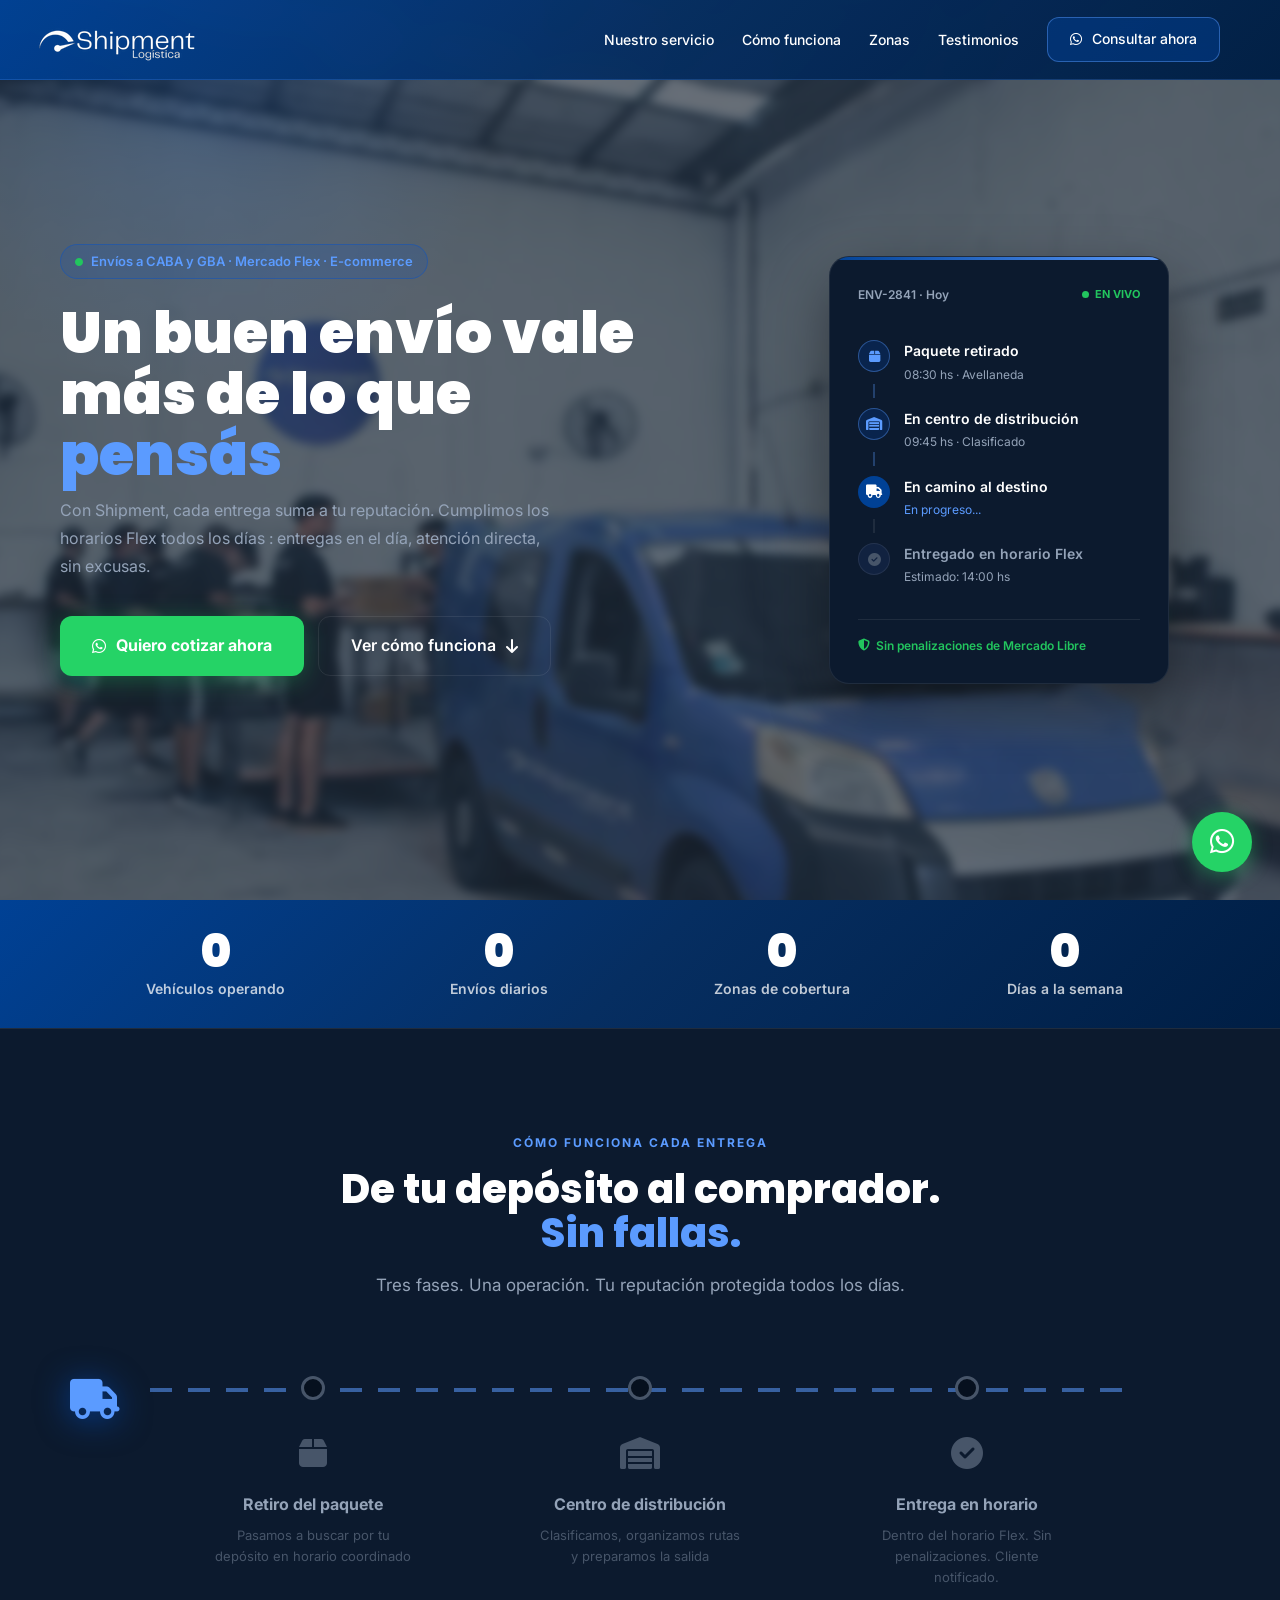
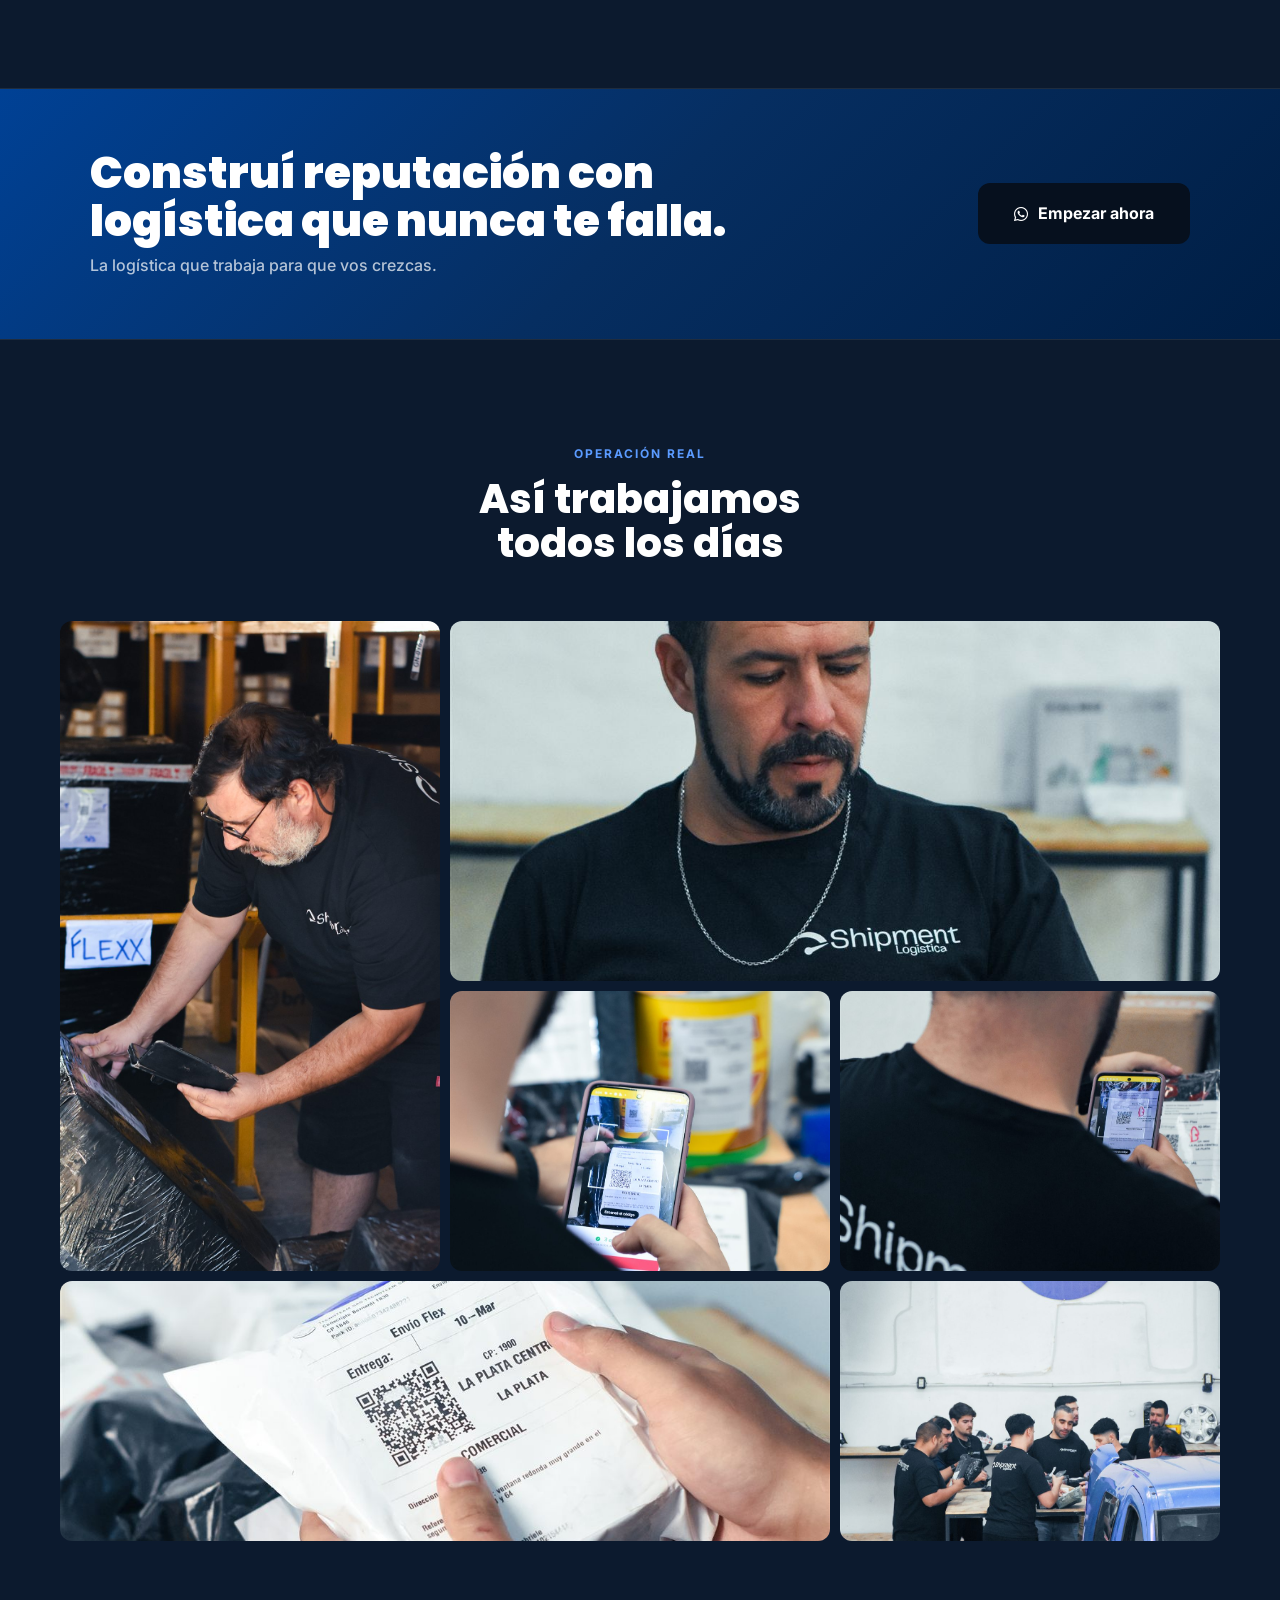
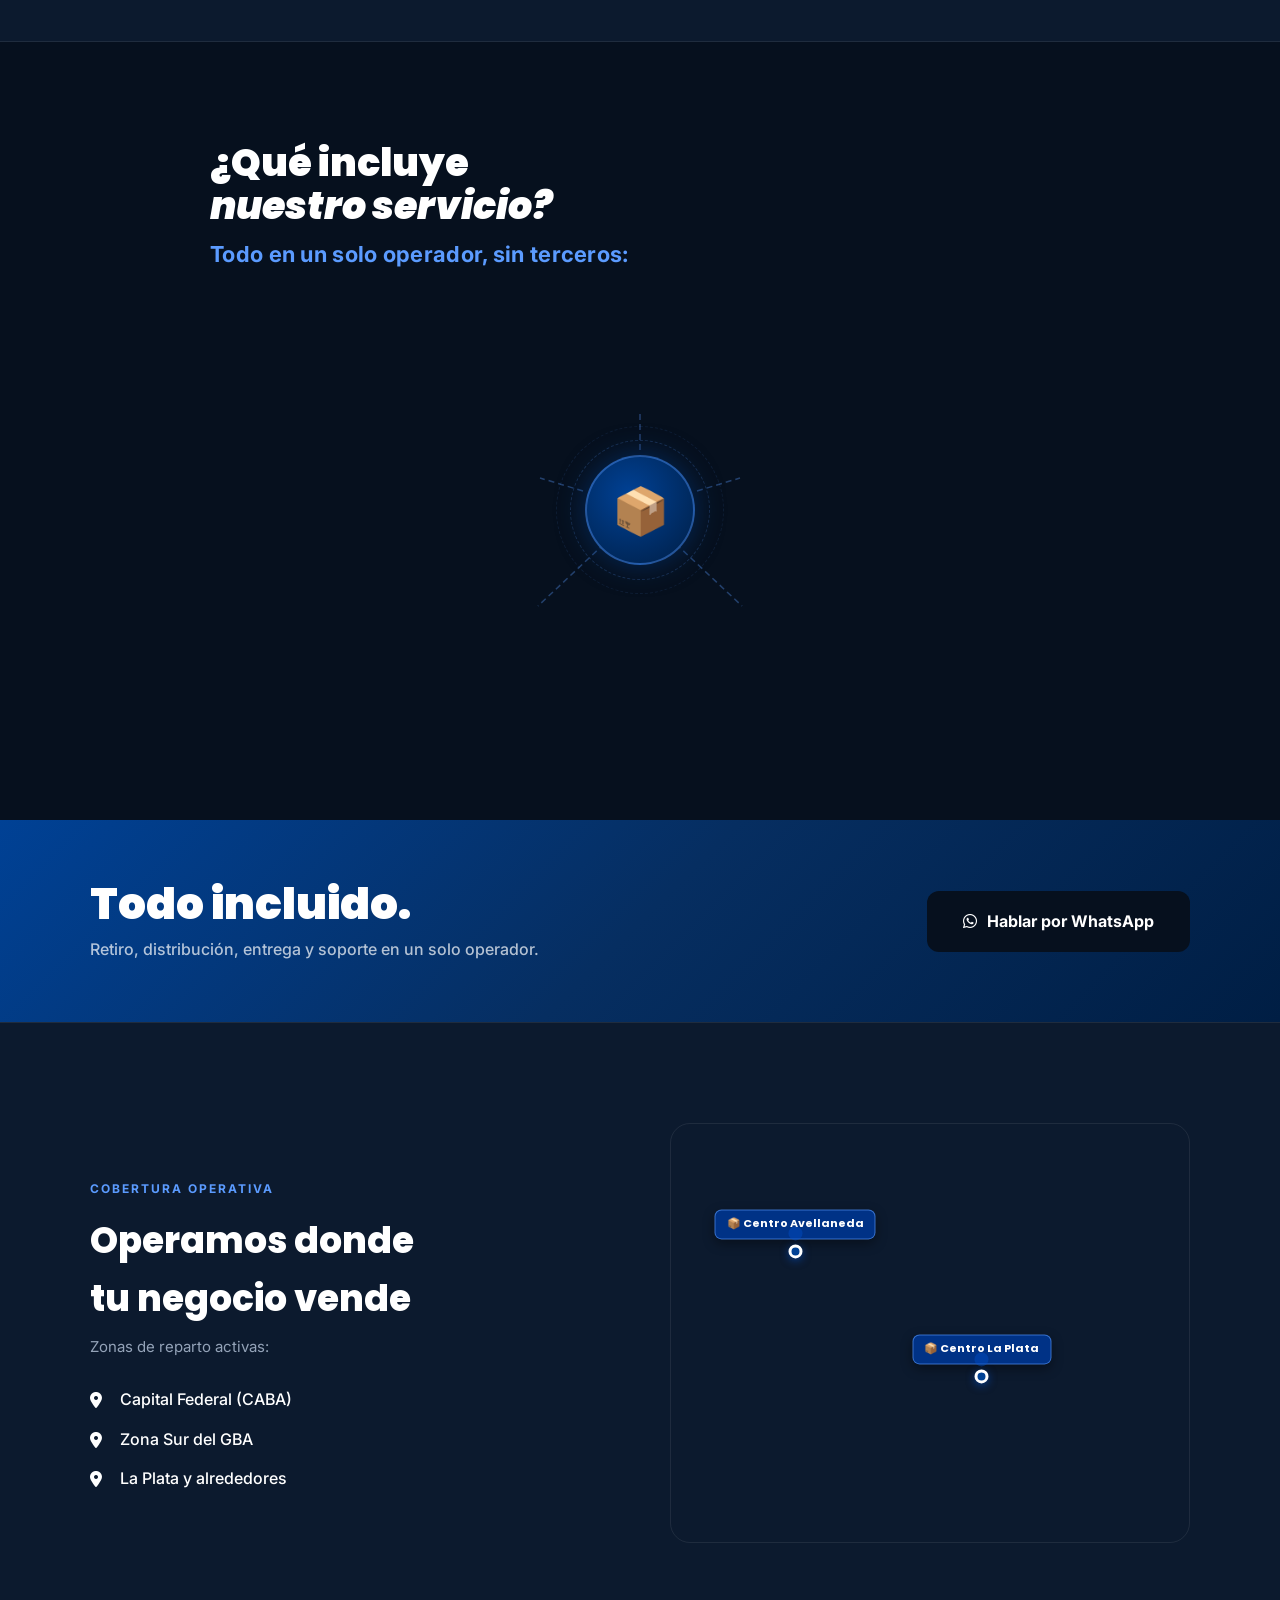
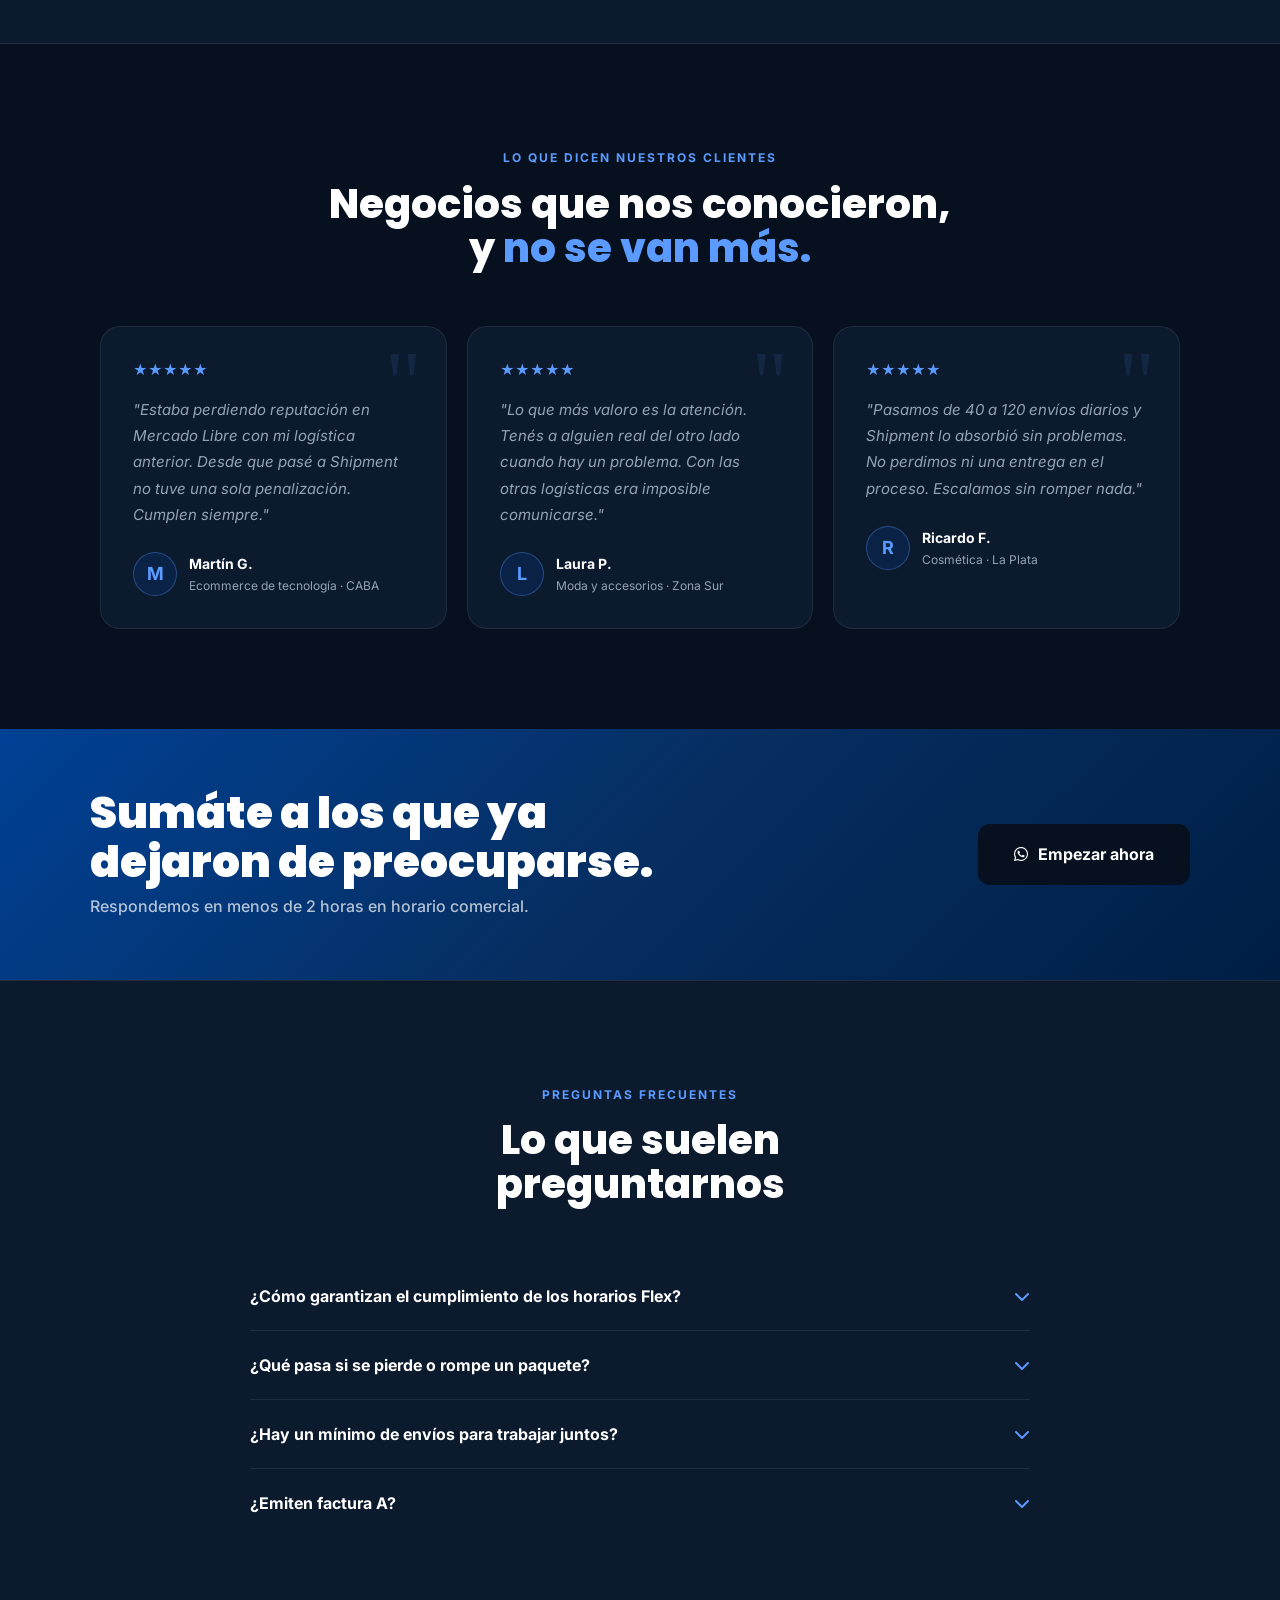
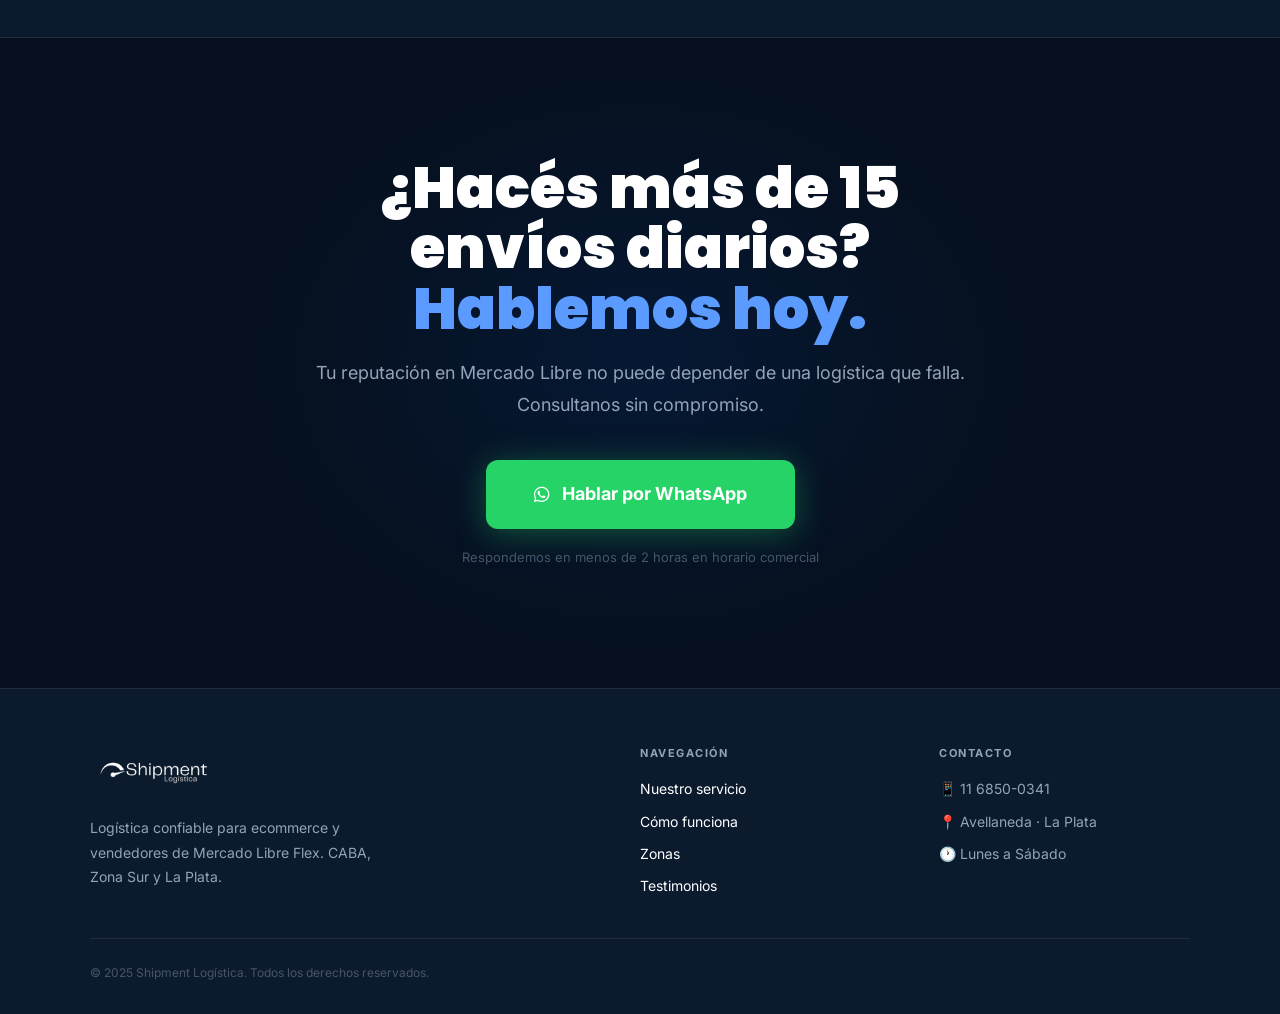
==== shipment-deploy/index.html @ 276cbd2b "Add files via upload" ====
﻿<!DOCTYPE html>
<html lang="es">
<head>
    <meta charset="UTF-8">
    <meta name="viewport" content="width=device-width, initial-scale=1.0">
    <title>Shipment Logística : Logística para Mercado Libre Flex y Ecommerce</title>
    <link rel="icon" type="image/png" href="assets/logo.png">
    <link rel="apple-touch-icon" href="assets/logo.png">
    <meta name="description" content="Logística confiable para vendedores de Mercado Libre Flex y ecommerce. Entregas en CABA, Zona Sur y La Plata. Sin penalizaciones.">
    <meta property="og:title" content="Shipment Logística">
    <meta property="og:description" content="Logística confiable para Mercado Libre Flex y ecommerce. CABA, Zona Sur y La Plata.">
    <meta property="og:type" content="website">
    <script type="application/ld+json">
    {
      "@context": "https://schema.org",
      "@type": "Organization",
      "name": "Shipment Logística",
      "description": "Logística confiable para vendedores de Mercado Libre Flex y ecommerce",
      "areaServed": ["Buenos Aires", "CABA", "Zona Sur GBA", "La Plata"],
      "contactPoint": { "@type": "ContactPoint", "telephone": "+54-11-6850-0341", "contactType": "customer service" }
    }
    </script>
    <meta name="description" content="Logística confiable para vendedores de Mercado Libre Flex y ecommerce. Cumplimos horarios, trabajamos sábados, +50 vehículos. CABA, Zona Sur y La Plata.">

    <link rel="preconnect" href="https://fonts.googleapis.com">
    <link rel="preconnect" href="https://fonts.gstatic.com" crossorigin>
    <link href="https://fonts.googleapis.com/css2?family=Inter:wght@300;400;500;600;700&family=Poppins:wght@600;700;800;900&display=swap" rel="stylesheet">
    <link rel="stylesheet" href="https://cdnjs.cloudflare.com/ajax/libs/font-awesome/6.5.0/css/all.min.css">
    <link rel="stylesheet" href="css/style.css">
</head>
<body>

    <!-- NAVBAR -->
    <nav class="navbar">
        <a href="#" class="navbar__logo">
            <img src="assets/logo.png" alt="Shipment Logística"
                 onerror="this.style.display='none'; document.getElementById('logo-text').style.display='block'">
            <span id="logo-text" class="navbar__logo-fallback" style="display:none">Shipment<span>LOGÍSTICA</span></span>
        </a>
        <ul class="navbar__links">
            <li><a href="#no-envios">Nuestro servicio</a></li>
            <li><a href="#ruta">Cómo funciona</a></li>
            <li><a href="#zonas">Zonas</a></li>
            <li><a href="#testimonios">Testimonios</a></li>
            <li>
                <a href="https://wa.me/5491168500341?text=Hola%2C%20quiero%20consultar%20por%20log%C3%ADstica%20para%20mi%20negocio"
                   class="btn-nav-cta" target="_blank" rel="noopener">
                    <i class="fab fa-whatsapp"></i> Consultar ahora
                </a>
            </li>
        </ul>
        <button class="hamburger" onclick="toggleMenu()" aria-label="Menú">
            <span></span><span></span><span></span>
        </button>
    </nav>

    <!-- MOBILE MENU -->
    <div class="mobile-menu-overlay" id="menu-overlay" onclick="closeMenu()"></div>
    <div class="mobile-menu" id="mobile-menu">
        <a href="#no-envios" onclick="closeMenu()">Nuestro servicio</a>
        <a href="#ruta"        onclick="closeMenu()">Cómo funciona</a>
        <a href="#zonas"       onclick="closeMenu()">Zonas</a>
        <a href="#testimonios" onclick="closeMenu()">Testimonios</a>
        <a href="https://wa.me/5491168500341?text=Hola%2C%20quiero%20consultar%20por%20log%C3%ADstica%20para%20mi%20negocio"
           class="btn-wa-sm" target="_blank" rel="noopener" onclick="closeMenu()">
            <i class="fab fa-whatsapp"></i> Consultar por WhatsApp
        </a>
    </div>

    <!-- HERO -->
    <section class="hero">
        <div class="hero__content">
            <div class="hero__badge">
                <i class="fas fa-circle"></i>
                Envíos a CABA y GBA · Mercado Flex · E-commerce
            </div>

            <h1>Un buen envío vale<br>más de lo que <em>pensás</em></h1>

            <p class="hero__sub">
                Con Shipment, cada entrega suma a tu reputación. Cumplimos los horarios Flex
                todos los días : entregas en el día, atención directa, sin excusas.
            </p>

            <div class="hero__ctas">
                <a href="https://wa.me/5491168500341?text=Hola%2C%20quiero%20consultar%20por%20log%C3%ADstica%20para%20mi%20negocio"
                   class="btn-wa-lg" target="_blank" rel="noopener">
                    <i class="fab fa-whatsapp"></i> Quiero cotizar ahora
                </a>
                <a href="#ruta" class="btn-ghost">
                    Ver cómo funciona <i class="fas fa-arrow-down"></i>
                </a>
            </div>


        </div>

        <!-- Tracking card (desktop) -->
        <div class="hero__visual">
            <div class="track-card">
                <div class="track-card__header">
                    <span class="track-card__id">ENV-2841 · Hoy</span>
                    <span class="track-card__live">
                        <span class="live-dot"></span> EN VIVO
                    </span>
                </div>

                <div class="track-step done">
                    <div class="track-step__dot"><i class="fas fa-box"></i></div>
                    <div>
                        <div class="track-step__label">Paquete retirado</div>
                        <div class="track-step__time">08:30 hs · Avellaneda</div>
                    </div>
                </div>
                <div class="track-step done">
                    <div class="track-step__dot"><i class="fas fa-warehouse"></i></div>
                    <div>
                        <div class="track-step__label">En centro de distribución</div>
                        <div class="track-step__time">09:45 hs · Clasificado</div>
                    </div>
                </div>
                <div class="track-step active">
                    <div class="track-step__dot"><i class="fas fa-truck"></i></div>
                    <div>
                        <div class="track-step__label">En camino al destino</div>
                        <div class="track-step__time">En progreso...</div>
                    </div>
                </div>
                <div class="track-step pending">
                    <div class="track-step__dot"><i class="fas fa-check-circle"></i></div>
                    <div>
                        <div class="track-step__label">Entregado en horario Flex</div>
                        <div class="track-step__time">Estimado: 14:00 hs</div>
                    </div>
                </div>

                <div class="track-card__footer">
                    <i class="fas fa-shield-alt"></i>
                    Sin penalizaciones de Mercado Libre
                </div>
            </div>
        </div>
    </section>

    <!-- STATS BAR -->
    <div class="stats-bar">
        <div class="stats-bar__grid">
            <div class="stat">
                <div class="stat__num" data-target="50">0</div>
                <div class="stat__label">Vehículos operando</div>
            </div>
            <div class="stat">
                <div class="stat__num" data-target="1000">0</div>
                <div class="stat__label">Envíos diarios</div>
            </div>
            <div class="stat">
                <div class="stat__num" data-target="3">0</div>
                <div class="stat__label">Zonas de cobertura</div>
            </div>
            <div class="stat">
                <div class="stat__num" data-target="6">0</div>
                <div class="stat__label">Días a la semana</div>
            </div>
        </div>
    </div>


        <!-- JOURNEY SECTION (truck animation) -->
    <section class="journey" id="ruta">
        <div class="journey__inner">
            <div class="section-header">
                <span class="section-label">Cómo funciona cada entrega</span>
                <h2 class="section-title">De tu depósito al comprador.<br><em>Sin fallas.</em></h2>
                <p class="section-sub">Tres fases. Una operación. Tu reputación protegida todos los días.</p>
            </div>

            <div class="journey__track-wrap">
                <!-- Road line -->
                <div class="journey__road"></div>

                <!-- Truck -->
                <div class="journey__truck" id="journey-truck">
                    <i class="fas fa-truck"></i>
                </div>

                <!-- Stops -->
                <div class="journey__stops">
                    <div class="jstop" data-delay="0">
                        <div class="jstop__dot"></div>
                        <div class="jstop__content">
                            <div class="jstop__icon"><i class="fas fa-box"></i></div>
                            <div class="jstop__title">Retiro del paquete</div>
                            <div class="jstop__desc">Pasamos a buscar por tu depósito en horario coordinado</div>
                        </div>
                    </div>
                    <div class="jstop" data-delay="1">
                        <div class="jstop__dot"></div>
                        <div class="jstop__content">
                            <div class="jstop__icon"><i class="fas fa-warehouse"></i></div>
                            <div class="jstop__title">Centro de distribución</div>
                            <div class="jstop__desc">Clasificamos, organizamos rutas y preparamos la salida</div>
                        </div>
                    </div>
                    <div class="jstop" data-delay="2">
                        <div class="jstop__dot"></div>
                        <div class="jstop__content">
                            <div class="jstop__icon"><i class="fas fa-check-circle"></i></div>
                            <div class="jstop__title">Entrega en horario</div>
                            <div class="jstop__desc">Dentro del horario Flex. Sin penalizaciones. Cliente notificado.</div>
                        </div>
                    </div>
                </div>
            </div>
        </div>
    </section>



    <!-- CALLOUT BAND -->
    <div class="callout-band">
        <div class="callout-band__inner">
            <div>
                <div class="callout-band__text">
                    Construí reputación con<br>logística que nunca te falla.
                </div>
                <p class="callout-band__sub">La logística que trabaja para que vos crezcas.</p>
            </div>
            <a href="https://wa.me/5491168500341?text=Hola%2C%20quiero%20consultar%20por%20log%C3%ADstica%20para%20mi%20negocio"
               class="btn-dark" target="_blank" rel="noopener">
                <i class="fab fa-whatsapp"></i> Empezar ahora
            </a>
        </div>
    </div>

    <!-- EQUIPO / FOTOS -->
    <section class="equipo" id="equipo">
        <div class="equipo__inner">
            <div class="section-header">
                <span class="section-label">Operación real</span>
                <h2 class="section-title">Así trabajamos<br>todos los días</h2>
            </div>

            <div class="equipo__grid">
                <div class="foto-slot reveal has-photo" data-id="1">
                    <img alt="Equipo Shipment" src="assets/foto-1.jpg"><div class="foto-placeholder"><i class="fas fa-camera"></i><span>Clic para agregar foto</span></div>
                    <input type="file" accept="image/*" class="foto-input">
                </div>
                <div class="foto-slot reveal has-photo" data-id="2">
                    <img alt="Equipo Shipment" src="assets/foto-2.jpg"><div class="foto-placeholder"><i class="fas fa-camera"></i><span>Clic para agregar foto</span></div>
                    <input type="file" accept="image/*" class="foto-input">
                </div>
                <div class="foto-slot reveal has-photo" data-id="3">
                    <img alt="Equipo Shipment" src="assets/foto-3.jpg"><div class="foto-placeholder"><i class="fas fa-camera"></i><span>Clic para agregar foto</span></div>
                    <input type="file" accept="image/*" class="foto-input">
                </div>
                <div class="foto-slot reveal has-photo" data-id="4">
                    <img alt="Equipo Shipment" src="assets/foto-4.jpg"><div class="foto-placeholder"><i class="fas fa-camera"></i><span>Clic para agregar foto</span></div>
                    <input type="file" accept="image/*" class="foto-input">
                </div>
                <div class="foto-slot reveal has-photo" data-id="5">
                    <img alt="Equipo Shipment" src="assets/foto-5.jpg"><div class="foto-placeholder"><i class="fas fa-camera"></i><span>Clic para agregar foto</span></div>
                    <input type="file" accept="image/*" class="foto-input">
                </div>
                <div class="foto-slot reveal has-photo" data-id="6">
                    <img alt="Equipo Shipment" src="assets/foto-6.jpg"><div class="foto-placeholder"><i class="fas fa-camera"></i><span>Clic para agregar foto</span></div>
                    <input type="file" accept="image/*" class="foto-input">
                </div>
            </div>
        </div>
    </section>

    <!-- NO ENVÍOS -->
    <section class="no-envios" id="no-envios">
        <div class="no-envios__inner">
            <div class="ne-headblock">
                <h2 class="ne-h2">¿Qué incluye<br><em>nuestro servicio?</em></h2>
                <p class="ne-cta-label">Todo en un solo operador, sin terceros:</p>
            </div>
            <div class="ne-radial">
                <svg class="ne-radial__svg" viewBox="0 0 580 420" xmlns="http://www.w3.org/2000/svg">
                    <line x1="290" y1="150" x2="290" y2="110" stroke="rgba(91,155,255,0.35)" stroke-width="1.5" stroke-dasharray="6,4" class="ne-spoke-line"/>
                    <line x1="347" y1="191" x2="390" y2="178" stroke="rgba(91,155,255,0.35)" stroke-width="1.5" stroke-dasharray="6,4" class="ne-spoke-line"/>
                    <line x1="326" y1="244" x2="392" y2="306" stroke="rgba(91,155,255,0.35)" stroke-width="1.5" stroke-dasharray="6,4" class="ne-spoke-line"/>
                    <line x1="254" y1="244" x2="188" y2="306" stroke="rgba(91,155,255,0.35)" stroke-width="1.5" stroke-dasharray="6,4" class="ne-spoke-line"/>
                    <line x1="233" y1="191" x2="190" y2="178" stroke="rgba(91,155,255,0.35)" stroke-width="1.5" stroke-dasharray="6,4" class="ne-spoke-line"/>
                </svg>
                <div class="ne-hub__orb ne-radial__orb">📦</div>
                <div class="ne-tag ne-item" style="top:40px;left:290px">
                    <div class="ne-tag__icon"><i class="fas fa-box"></i></div>
                    <div><div class="ne-tag__word">Retiro</div><div class="ne-tag__sub">En tu depósito</div></div>
                </div>
                <div class="ne-tag ne-item" style="top:156px;left:456px">
                    <div class="ne-tag__icon"><i class="fas fa-route"></i></div>
                    <div><div class="ne-tag__word">Rutas diarias</div><div class="ne-tag__sub">Operación planificada</div></div>
                </div>
                <div class="ne-tag ne-item" style="top:352px;left:440px">
                    <div class="ne-tag__icon"><i class="fas fa-clock"></i></div>
                    <div><div class="ne-tag__word">Entrega Flex</div><div class="ne-tag__sub">Horario garantizado</div></div>
                </div>
                <div class="ne-tag ne-item" style="top:352px;left:140px">
                    <div class="ne-tag__icon"><i class="fas fa-location-dot"></i></div>
                    <div><div class="ne-tag__word">Seguimiento</div><div class="ne-tag__sub">Cada paquete</div></div>
                </div>
                <div class="ne-tag ne-item" style="top:156px;left:124px">
                    <div class="ne-tag__icon"><i class="fas fa-headset"></i></div>
                    <div><div class="ne-tag__word">Soporte directo</div><div class="ne-tag__sub">Sin intermediarios</div></div>
                </div>
            </div>
        </div>
    </section>


    <!-- CTA BAND -->
    <div class="callout-band">
        <div class="callout-band__inner">
            <div>
                <div class="callout-band__text">Todo incluido.</div>
                <p class="callout-band__sub">Retiro, distribución, entrega y soporte en un solo operador.</p>
            </div>
            <a href="https://wa.me/5491168500341?text=Hola%2C%20quiero%20consultar%20por%20log%C3%ADstica%20para%20mi%20negocio" class="btn-dark" target="_blank" rel="noopener">
                <i class="fab fa-whatsapp"></i> Hablar por WhatsApp
            </a>
        </div>
    </div>
    <!-- ZONAS -->
    <section class="zonas" id="zonas">
        <div class="zonas__inner">
            <div class="zonas__grid">
                <div class="zonas__left">
                    <span class="section-label">Cobertura operativa</span>
                    <h3>Operamos donde<br>tu negocio vende</h3>
                    <p class="zonas__sub">Zonas de reparto activas:</p>
                    <ul class="zona-list">
                        <li><i class="fas fa-map-marker-alt"></i> Capital Federal (CABA)</li>
                        <li><i class="fas fa-map-marker-alt"></i> Zona Sur del GBA</li>
                        <li><i class="fas fa-map-marker-alt"></i> La Plata y alrededores</li>
                    </ul>
                </div>
                <div class="zonas__right">
                    <div class="mapa-google">
                        <div class="mapa-overlay">
                            <div class="mapa-pin" style="top:32%;left:24%">
                                <div class="mapa-pin__label">📦 Centro Avellaneda</div>
                                <div class="mapa-pin__dot"></div>
                            </div>
                            <div class="mapa-pin" style="top:62%;left:60%">
                                <div class="mapa-pin__label">📦 Centro La Plata</div>
                                <div class="mapa-pin__dot"></div>
                            </div>
                        </div>
                        <iframe src="https://maps.google.com/maps?q=-34.79,-58.12&z=10&output=embed&hl=es" allowfullscreen="" loading="lazy"></iframe>
                    </div>
                </div>
            </div>
        </div>
    </section>

    <!-- TESTIMONIOS -->
    <section class="testimonios" id="testimonios">
        <div class="section-header">
            <span class="section-label">Lo que dicen nuestros clientes</span>
            <h2 class="section-title">Negocios que nos conocieron,<br>y <em>no se van más.</em></h2>
        </div>
        <div class="testimonios__grid">
            <div class="tcard reveal">
                <div class="tcard__stars">★★★★★</div>
                <p class="tcard__text">"Estaba perdiendo reputación en Mercado Libre con mi logística anterior. Desde que pasé a Shipment no tuve una sola penalización. Cumplen siempre."</p>
                <div class="tcard__author">
                    <div class="tcard__av">M</div>
                    <div>
                        <div class="tcard__name">Martín G.</div>
                        <div class="tcard__biz">Ecommerce de tecnología · CABA</div>
                    </div>
                </div>
            </div>
            <div class="tcard reveal">
                <div class="tcard__stars">★★★★★</div>
                <p class="tcard__text">"Lo que más valoro es la atención. Tenés a alguien real del otro lado cuando hay un problema. Con las otras logísticas era imposible comunicarse."</p>
                <div class="tcard__author">
                    <div class="tcard__av">L</div>
                    <div>
                        <div class="tcard__name">Laura P.</div>
                        <div class="tcard__biz">Moda y accesorios · Zona Sur</div>
                    </div>
                </div>
            </div>
            <div class="tcard reveal">
                <div class="tcard__stars">★★★★★</div>
                <p class="tcard__text">"Pasamos de 40 a 120 envíos diarios y Shipment lo absorbió sin problemas. No perdimos ni una entrega en el proceso. Escalamos sin romper nada."</p>
                <div class="tcard__author">
                    <div class="tcard__av">R</div>
                    <div>
                        <div class="tcard__name">Ricardo F.</div>
                        <div class="tcard__biz">Cosmética · La Plata</div>
                    </div>
                </div>
            </div>
        </div>
    </section>


    <!-- CTA BAND -->
    <div class="callout-band">
        <div class="callout-band__inner">
            <div>
                <div class="callout-band__text">Sumáte a los que ya<br>dejaron de preocuparse.</div>
                <p class="callout-band__sub">Respondemos en menos de 2 horas en horario comercial.</p>
            </div>
            <a href="https://wa.me/5491168500341?text=Hola%2C%20quiero%20consultar%20por%20log%C3%ADstica%20para%20mi%20negocio" class="btn-dark" target="_blank" rel="noopener">
                <i class="fab fa-whatsapp"></i> Empezar ahora
            </a>
        </div>
    </div>
    <!-- FAQ -->
    <section class="faq">
        <div class="faq__inner">
            <div class="section-header">
                <span class="section-label">Preguntas frecuentes</span>
                <h2 class="section-title">Lo que suelen<br>preguntarnos</h2>
            </div>
            <div class="faq-item">
                <button class="faq-q" aria-expanded="false">
                    ¿Cómo garantizan el cumplimiento de los horarios Flex?
                    <i class="fas fa-chevron-down"></i>
                </button>
                <div class="faq-a">Tenemos la operación diseñada específicamente para cumplir con los horarios de entrega de Mercado Libre Flex. Es nuestro principal diferencial. Operamos lunes a sábado con más de 50 vehículos y centros de distribución en Avellaneda y La Plata.</div>
            </div>
            <div class="faq-item">
                <button class="faq-q" aria-expanded="false">
                    ¿Qué pasa si se pierde o rompe un paquete?
                    <i class="fas fa-chevron-down"></i>
                </button>
                <div class="faq-a">Nos hacemos cargo. Sin vueltas. No vas a absorber vos el costo por un error de logística.</div>
            </div>
            <div class="faq-item">
                <button class="faq-q" aria-expanded="false">
                    ¿Hay un mínimo de envíos para trabajar juntos?
                    <i class="fas fa-chevron-down"></i>
                </button>
                <div class="faq-a">Trabajamos con negocios que hacen mínimo 15 envíos diarios. Si estás en ese rango o cerca, consultanos. Si tu volumen puede crecer, mejor todavía : tenemos descuento por volumen.</div>
            </div>
            <div class="faq-item">
                <button class="faq-q" aria-expanded="false">
                    ¿Emiten factura A?
                    <i class="fas fa-chevron-down"></i>
                </button>
                <div class="faq-a">Sí. Operamos en blanco y emitimos factura A para empresas y responsables inscriptos. Sin problemas.</div>
            </div>
        </div>
    </section>

    <!-- CTA FINAL -->
    <section class="cta-final">
        <div class="cta-final__inner">
            <h2>¿Hacés más de 15 envíos diarios?<br><em>Hablemos hoy.</em></h2>
            <p class="cta-final__sub">Tu reputación en Mercado Libre no puede depender de una logística que falla. Consultanos sin compromiso.</p>
            <a href="https://wa.me/5491168500341?text=Hola%2C%20quiero%20consultar%20por%20log%C3%ADstica%20para%20mi%20negocio"
               class="btn-wa-xl" target="_blank" rel="noopener">
                <i class="fab fa-whatsapp"></i> Hablar por WhatsApp
            </a>
            <p class="cta-final__note">Respondemos en menos de 2 horas en horario comercial</p>
        </div>
    </section>

    <!-- FOOTER -->
    <footer>
        <div class="footer__inner">
            <div class="footer__brand">
                <img src="assets/logo.png" alt="Shipment Logística" onerror="this.style.display='none'">
                <p>Logística confiable para ecommerce y vendedores de Mercado Libre Flex. CABA, Zona Sur y La Plata.</p>
            </div>
            <div class="footer__col">
                <h4>Navegación</h4>
                <ul>
                    <li><a href="#no-envios">Nuestro servicio</a></li>
                    <li><a href="#ruta">Cómo funciona</a></li>
                    <li><a href="#zonas">Zonas</a></li>
                    <li><a href="#testimonios">Testimonios</a></li>
                </ul>
            </div>
            <div class="footer__col">
                <h4>Contacto</h4>
                <ul>
                    <li>📱 11 6850-0341</li>
                    <li>📍 Avellaneda · La Plata</li>
                    <li>🕐 Lunes a Sábado</li>
                </ul>
            </div>
        </div>
        <div class="footer__bottom">
            <p>© 2025 Shipment Logística. Todos los derechos reservados.</p>
        </div>
    </footer>

    <!-- FLOATING WA -->
    <a href="https://wa.me/5491168500341?text=Hola%2C%20quiero%20consultar%20por%20log%C3%ADstica%20para%20mi%20negocio"
       class="float-wa" target="_blank" rel="noopener" aria-label="Escribir por WhatsApp">
        <i class="fab fa-whatsapp"></i>
    </a>
    <script src="js/main.js"></script>
</body>
</html>
---- shipment-deploy/css/style.css ----
:root {
            --bg:         #06101E;
            --surface:    #0C1A2E;
            --surface-2:  #112240;
            --blue:       #004195;
            --blue-lt:    #1A6AE0;
            --accent:     #5B9BFF;
            --brand:      #0052CC;
            --white:      #FFFFFF;
            --gray-lt:    #94A3B8;
            --gray:       #475569;
            --border:     rgba(255,255,255,0.08);
            --wa:         #25D366;
            --r:          12px;
            --r-lg:       20px;
            --ease:       0.25s cubic-bezier(0.4,0,0.2,1);
        }

        * { margin: 0; padding: 0; box-sizing: border-box; }
        html { scroll-behavior: smooth; overflow-x: hidden; }
        body {
            font-family: 'Inter', sans-serif;
            background: var(--bg);
            color: var(--white);
            line-height: 1.6;
            overflow-x: hidden;
        }

        /* ─── NAVBAR ─── */
        .navbar {
            position: fixed;
            inset: 0 0 auto 0;
            z-index: 100;
            display: flex;
            align-items: stretch;
            justify-content: space-between;
            height: 80px;
            padding: 0 60px 0 24px;
            background: linear-gradient(135deg, rgba(0,65,149,0.97) 0%, rgba(6,46,97,0.97) 50%, rgba(0,30,68,0.97) 100%);
            backdrop-filter: blur(14px);
            border-bottom: 1px solid rgba(91,155,255,0.2);
        }
        .navbar__logo {
            display: flex; align-items: center;
            position: relative;
        }
        .navbar__logo::after { content: none; }
        
        .footer__brand img { height: 52px; width: auto; margin-bottom: 16px; }
        .navbar__logo-fallback {
            font-family: 'Poppins', sans-serif;
            font-size: 20px; font-weight: 800; letter-spacing: 0.5px;
            color: var(--white); text-decoration: none;
        }
        .navbar__logo-fallback span {
            font-weight: 300; font-size: 13px;
            display: block; letter-spacing: 2px; opacity: 0.7; margin-top: -2px;
        }
        
        .btn-nav-cta {
            display: inline-flex; align-items: center; gap: 10px;
            background: rgba(0,65,149,0.5); border: 1px solid rgba(91,155,255,0.45);
            color: #fff; border-radius: 12px; padding: 10px 22px;
            text-decoration: none; font-size: 14px; font-weight: 700;
            transition: background 0.25s ease, border-color 0.25s ease;
            white-space: nowrap;
        }
        .btn-nav-cta:hover { background: rgba(0,65,149,0.5); border-color: rgba(91,155,255,0.45); }
        .navbar__links { display: flex; align-items: center; gap: 28px; list-style: none; }
        .navbar__links a {
            color: var(--white); text-decoration: none;
            font-size: 14px; font-weight: 500; transition: color var(--ease);
        }
        .navbar__links a:hover { color: var(--white); }
        .btn-wa-sm {
            display: inline-flex; align-items: center; gap: 8px;
            background: var(--wa); color: #fff;
            padding: 10px 20px; border-radius: 8px;
            text-decoration: none; font-size: 14px; font-weight: 700;
            transition: var(--ease);
        }
        .btn-wa-sm:hover { filter: brightness(1.1); transform: translateY(-1px); }
        .hamburger {
            display: none; flex-direction: column; gap: 5px;
            cursor: pointer; padding: 4px; background: none; border: none;
        }
        .hamburger span { display: block; width: 24px; height: 2px; background: var(--white); border-radius: 2px; }
        .mobile-menu {
            display: none; position: fixed; top: 74px; inset-inline: 0;
            background: var(--surface); border-bottom: 1px solid var(--border);
            padding: 20px 24px; flex-direction: column; gap: 12px; z-index: 99;
        }
        .mobile-menu-overlay { display: none; position: fixed; inset: 0; z-index: 98; }
        .mobile-menu-overlay.open { display: block; }
        .mobile-menu.open { display: flex; }
        .mobile-menu a {
            color: var(--white); text-decoration: none;
            font-size: 16px; font-weight: 500;
            padding: 10px 0; border-bottom: 1px solid var(--border);
        }
        .mobile-menu .btn-wa-sm { justify-content: center; padding: 14px; border-radius: var(--r); }

        /* ─── HERO ─── */
        .hero {
            min-height: 100vh;
            background: #1F2937;
            display: grid;
            grid-template-columns: 55% 45%;
            gap: 40px;
            align-items: center;
            padding: 120px 60px 80px;
            position: relative;
            overflow: hidden;
        }
        .hero::after {
            content: '';
            position: absolute; inset: -10px;
            background-image: url('../assets/hero-bg.jpg');
            background-size: cover;
            background-position: center 40%;
            filter: blur(4.8px);
            opacity: 0.32;
            z-index: 0;
        }
        .hero__content, .hero__visual { position: relative; z-index: 1; }
        .hero::before {
            content: '';
            position: absolute; top: -200px; left: -100px;
            width: 600px; height: 600px;
            background: radial-gradient(circle, rgba(0,82,204,.22) 0%, transparent 70%);
            pointer-events: none;
        }

        .hero__badge {
            display: inline-flex; align-items: center; gap: 8px;
            background: rgba(0,82,204,.15);
            border: 1px solid rgba(0,82,204,.4);
            color: var(--accent);
            padding: 6px 14px; border-radius: 100px;
            font-size: 13px; font-weight: 600; margin-bottom: 24px; width: fit-content;
        }
        .hero__badge i { font-size: 8px; color: #22C55E; }

        .hero h1 {
            font-family: 'Poppins', sans-serif;
            font-size: clamp(30px, 4.8vw, 58px);
            font-weight: 900; line-height: 1.05; margin-bottom: 10px;
        }
        .hero h1 em { font-style: normal; color: var(--accent); }

        .hero__tagline {
            font-family: 'Poppins', sans-serif;
            font-size: clamp(20px, 2.5vw, 28px);
            font-weight: 600; color: var(--gray-lt); margin-bottom: 24px;
        }
        .hero__tagline strong { color: var(--white); }

        .hero__sub {
            font-size: 16px; color: var(--gray-lt);
            max-width: 500px; margin-bottom: 36px; line-height: 1.75;
        }
        .hero__ctas { display: flex; gap: 14px; flex-wrap: wrap; margin-bottom: 20px; }

        .btn-wa-lg {
            display: inline-flex; align-items: center; gap: 10px;
            background: var(--wa); color: #fff;
            padding: 16px 32px; border-radius: var(--r);
            text-decoration: none; font-size: 16px; font-weight: 700;
            box-shadow: 0 4px 24px rgba(37,211,102,.3); transition: var(--ease);
        }
        .btn-wa-lg:hover { filter: brightness(1.1); transform: translateY(-2px); box-shadow: 0 8px 32px rgba(37,211,102,.42); }

        .btn-ghost {
            display: inline-flex; align-items: center; gap: 10px;
            background: transparent; color: var(--white);
            padding: 16px 32px; border-radius: var(--r);
            text-decoration: none; font-size: 16px; font-weight: 600;
            border: 1px solid var(--border); transition: var(--ease);
        }
        .btn-ghost:hover { border-color: rgba(255,255,255,.3); background: rgba(255,255,255,.05); }

        .hero__note { font-size: 13px; color: var(--gray); display: flex; align-items: center; gap: 6px; }
        .hero__note i { color: #22C55E; }

        /* ─── TRACKING CARD (hero right) ─── */
        .hero__visual { display: flex; align-items: center; justify-content: center; }

        .track-card {
            background: var(--surface);
            border: 1px solid var(--border);
            border-radius: var(--r-lg);
            padding: 28px;
            width: 100%; max-width: 340px;
            box-shadow: 0 24px 60px rgba(0,0,0,.4);
            position: relative;
            overflow: hidden;
        }
        .track-card::before {
            content: '';
            position: absolute; top: 0; left: 0; right: 0; height: 3px;
            background: linear-gradient(90deg, var(--blue), var(--accent));
        }
        .track-card__header {
            display: flex; justify-content: space-between; align-items: center;
            margin-bottom: 24px;
        }
        .track-card__id { font-size: 12px; color: var(--gray-lt); font-weight: 600; }
        .track-card__live {
            display: flex; align-items: center; gap: 6px;
            font-size: 11px; font-weight: 700; color: #22C55E;
        }
        .live-dot {
            width: 7px; height: 7px; border-radius: 50%; background: #22C55E;
            animation: pulse-dot 1.5s ease-in-out infinite;
        }
        @keyframes pulse-dot {
            0%, 100% { opacity: 1; transform: scale(1); }
            50% { opacity: 0.5; transform: scale(0.8); }
        }

        .track-step {
            display: flex; gap: 14px; align-items: flex-start;
            padding: 12px 0; position: relative;
        }
        .track-step + .track-step::before {
            content: '';
            position: absolute; left: 15px; top: 0;
            width: 2px; height: 14px;
            background: var(--border);
            transform: translateY(-12px);
        }
        .track-step.done + .track-step::before { background: rgba(91,155,255,.3); }

        .track-step__dot {
            width: 32px; height: 32px; min-width: 32px;
            border-radius: 50%; display: flex; align-items: center; justify-content: center;
            font-size: 13px;
        }
        .track-step.done   .track-step__dot { background: rgba(0,82,204,.2); color: var(--accent); border: 1px solid rgba(91,155,255,.4); }
        .track-step.active .track-step__dot {
            background: var(--blue); color: var(--white);
            animation: ring-pulse 2s ease-in-out infinite;
        }
        .track-step.pending .track-step__dot { background: var(--surface-2); color: var(--gray); border: 1px solid var(--border); }

        @keyframes ring-pulse {
            0%, 100% { box-shadow: 0 0 0 0 rgba(0,82,204,.5); }
            50% { box-shadow: 0 0 0 8px rgba(0,82,204,0); }
        }

        .track-step__label { font-size: 14px; font-weight: 600; color: var(--white); }
        .track-step.pending .track-step__label { color: var(--gray-lt); }
        .track-step__time { font-size: 12px; color: var(--gray-lt); margin-top: 2px; }
        .track-step.active .track-step__time { color: var(--accent); }

        .track-card__footer {
            margin-top: 20px; padding-top: 16px;
            border-top: 1px solid var(--border);
            font-size: 12px; color: #22C55E;
            display: flex; align-items: center; gap: 6px; font-weight: 600;
        }

        /* ─── STATS BAR ─── */
        .stats-bar {
            background: linear-gradient(135deg, #004195 0%, #062E61 50%, #001E44 100%);
            padding: 28px 60px;
        }
        .stats-bar__grid {
            display: grid; grid-template-columns: repeat(4, 1fr);
            gap: 32px; max-width: 1100px; margin: 0 auto;
        }
        .stat { text-align: center; }
        .stat__num {
            font-family: 'Poppins', sans-serif;
            font-size: 46px; font-weight: 900; line-height: 1;
            margin-bottom: 4px; color: var(--white);
        }
        .stat__label { font-size: 14px; color: rgba(255,255,255,.75); font-weight: 600; }

        /* ─── SECTION COMMONS ─── */
        .section-label {
            display: inline-block; font-size: 12px; font-weight: 700;
            letter-spacing: 2px; text-transform: uppercase;
            color: var(--accent); margin-bottom: 14px;
        }
        .section-title {
            font-family: 'Poppins', sans-serif;
            font-size: clamp(24px, 3.2vw, 40px); font-weight: 800;
            line-height: 1.1; margin-bottom: 16px;
        }
        .section-title em { font-style: normal; color: var(--accent); }
        .section-sub {
            font-size: 17px; color: var(--gray-lt);
            max-width: 540px; margin: 0 auto; line-height: 1.75;
        }
        .section-header { text-align: center; margin-bottom: 56px; }

        /* ─── PAIN (editorial) ─── */
        .pain { padding: 100px 60px; max-width: 1200px; margin: 0 auto; }
        .pain__layout {
            display: grid;
            grid-template-columns: 300px 1fr;
            gap: 80px;
            align-items: start;
        }
        .pain__left { position: sticky; top: 100px; }
        .pain__left-label {
            display: inline-block; font-size: 12px; font-weight: 700;
            letter-spacing: 2px; text-transform: uppercase;
            color: var(--yellow); margin-bottom: 20px;
        }
        .pain__left h2 {
            font-family: 'Poppins', sans-serif;
            font-size: clamp(24px, 2.8vw, 38px);
            font-weight: 900; line-height: 1.05; margin-bottom: 16px;
        }
        .pain__left h2 em { font-style: normal; color: var(--yellow); }
        .pain__left p {
            font-size: 15px; color: var(--gray-lt); line-height: 1.7; margin-bottom: 28px;
        }
        .pain__right { display: flex; flex-direction: column; }
        .pain-row {
            display: grid;
            grid-template-columns: 42px 1fr;
            gap: 20px;
            padding: 26px 0;
            border-bottom: 1px solid var(--border);
        }
        .pain-row:first-child { border-top: 1px solid var(--border); }
        .pain-row.reveal { transform: translateX(40px); }
        .pain-row.reveal.visible { transform: translateX(0); }
        .pain-row:nth-child(2) { transition-delay: 0.07s; }
        .pain-row:nth-child(3) { transition-delay: 0.14s; }
        .pain-row:nth-child(4) { transition-delay: 0.21s; }
        .pain-row:nth-child(5) { transition-delay: 0.28s; }
        .pain-row:nth-child(6) { transition-delay: 0.35s; }
        .pain-row__num {
            font-family: 'Poppins', sans-serif;
            font-size: 13px; font-weight: 800;
            color: #FF6B6B; padding-top: 3px; letter-spacing: 1px;
        }
        .pain-row__title { font-weight: 700; font-size: 16px; margin-bottom: 6px; }
        .pain-row__text  { font-size: 13px; color: var(--gray-lt); line-height: 1.65; }


        /* ─── JOURNEY (truck road animation) ─── */
        .journey {
            padding: 100px 0;
            background: var(--surface);
            border-top: 1px solid var(--border);
            border-bottom: 1px solid var(--border);
            overflow: hidden;
        }
        .journey__inner { max-width: 1100px; margin: 0 auto; padding: 0 60px; }

        .journey__track-wrap { margin-top: 60px; position: relative; }

        /* The dashed road */
        .journey__road {
            position: absolute;
            top: 28px; left: 0; right: 0;
            height: 4px;
            background: repeating-linear-gradient(
                90deg,
                rgba(91,155,255,.55) 0, rgba(91,155,255,.55) 22px,
                transparent 22px, transparent 38px
            );
        }

        /* The animated truck */
        .journey__truck {
            position: absolute;
            top: 8px; left: -80px;
            font-size: 40px;
            color: var(--accent);
            transition: left 3s cubic-bezier(0.4, 0, 0.2, 1);
            filter: drop-shadow(0 4px 16px rgba(0,82,204,.6));
            z-index: 2;
        }
        .journey__truck.drive { left: calc(100% - 40px); }

        /* Stops */
        .journey__stops {
            display: flex; justify-content: space-between; position: relative;
        }
        .jstop {
            display: flex; flex-direction: column;
            align-items: center; flex: 1;
        }
        .jstop__dot {
            width: 24px; height: 24px; border-radius: 50%;
            background: var(--bg); border: 3px solid var(--gray);
            margin-top: 16px; position: relative; z-index: 1;
            transition: all 0.5s ease;
        }
        .jstop.active .jstop__dot {
            border-color: var(--accent); background: var(--blue);
            box-shadow: 0 0 0 8px rgba(0,82,204,.2);
        }
        .jstop__content {
            margin-top: 28px; text-align: center; padding: 0 16px;
        }
        .jstop__icon {
            font-size: 32px; color: var(--gray);
            margin-bottom: 12px; transition: color 0.5s ease;
        }
        .jstop.active .jstop__icon { color: var(--accent); }
        .jstop__title {
            font-weight: 700; font-size: 16px; color: var(--gray-lt);
            margin-bottom: 8px; transition: color 0.5s ease;
        }
        .jstop.active .jstop__title { color: var(--white); }
        .jstop__desc {
            font-size: 13px; color: var(--gray); line-height: 1.6;
            max-width: 200px; margin: 0 auto; transition: color 0.5s ease;
        }
        .jstop.active .jstop__desc { color: var(--gray-lt); }

        /* ─── DIFFERENTIALS ─── */
        .differentials {
            padding: 100px 60px;
            border-top: 1px solid var(--border);
            border-bottom: 1px solid var(--border);
        }
        .differentials__inner { max-width: 1200px; margin: 0 auto; }
        .diff-grid { display: grid; grid-template-columns: repeat(4, 1fr); gap: 20px; }
        .diff-card {
            background: var(--surface); border: 1px solid var(--border);
            border-radius: var(--r-lg); padding: 32px 24px;
            text-align: center; transition: var(--ease);
            position: relative; overflow: hidden;
        }
        .diff-card::after {
            content: ''; position: absolute; top: 0; left: 0; right: 0; height: 3px;
            background: linear-gradient(90deg, var(--blue), var(--accent));
            opacity: 0; transition: var(--ease);
        }
        .diff-card:hover { border-color: rgba(91,155,255,.3); transform: translateY(-5px); box-shadow: 0 16px 40px rgba(0,0,0,.2); }
        .diff-card:hover::after { opacity: 1; }
        .diff-card__icon {
            width: 56px; height: 56px;
            background: rgba(0,82,204,.15); border-radius: 14px;
            display: flex; align-items: center; justify-content: center;
            font-size: 22px; color: var(--accent); margin: 0 auto 20px;
        }
        .diff-card__title { font-weight: 700; font-size: 15px; margin-bottom: 10px; }
        .diff-card__text  { font-size: 13px; color: var(--gray-lt); line-height: 1.65; }

        /* ─── ORBITAL DIFFERENTIALS ─── */
        .diferencial-orb { padding: 100px 60px; border-top: 1px solid var(--border); border-bottom: 1px solid var(--border); }
        .diferencial-orb__inner { max-width: 1200px; margin: 0 auto; }
        /* ─── TRUCK DELIVERY ─── */
        .dif-truck-section { margin-top: 60px; }
        .dif-road-wrap {
            position: relative; height: 70px; margin-bottom: 36px;
        }
        .dif-road-line {
            position: absolute; top: 50%; left: 0; right: 0;
            height: 4px; border-radius: 2px;
            background: linear-gradient(90deg, #004195, #5B9BFF);
            transform: translateY(-50%);
        }
        .dif-road-line::after {
            content: '';
            position: absolute; bottom: -10px; left: 0; right: 0; height: 2px;
            background: repeating-linear-gradient(90deg,
                transparent 0px, transparent 14px,
                rgba(255,255,255,0.07) 14px, rgba(255,255,255,0.07) 22px);
        }
        .dif-truck-icon {
            position: absolute; top: 50%; left: -4px;
            transform: translateY(-60%);
            font-size: 38px; line-height: 1;
            filter: drop-shadow(0 0 14px rgba(91,155,255,0.7));
            transition: left 3.4s cubic-bezier(0.3, 0, 0.3, 1);
            z-index: 2;
        }
        .dif-truck-icon.drive { left: calc(100% - 40px); }
        .dif-stop-m {
            position: absolute; top: 50%;
            transform: translate(-50%, -50%); z-index: 1;
        }
        .dif-stop-dot {
            display: block; width: 16px; height: 16px; border-radius: 50%;
            background: var(--surface-2); border: 2px solid rgba(91,155,255,0.25);
            transition: background 0.35s ease, border-color 0.35s ease, box-shadow 0.35s ease;
        }
        .dif-stop-m.passed .dif-stop-dot {
            background: #004195; border-color: var(--accent);
            box-shadow: 0 0 14px rgba(91,155,255,0.55);
        }
        .dif-cards-track {
            display: grid; grid-template-columns: repeat(3, 1fr); gap: 16px;
        }
        .dif-deliv {
            background: var(--surface); border: 1px solid var(--border); border-radius: 20px;
            padding: 28px 18px; text-align: center;
            opacity: 0; transform: translateY(32px) scale(0.95);
            transition: opacity 0.5s ease, transform 0.5s cubic-bezier(0.34,1.2,0.64,1), border-color 0.25s ease;
            position: relative; overflow: hidden;
        }
        .dif-deliv::before {
            content: ''; position: absolute; top: 0; left: 0; right: 0; height: 3px;
            background: linear-gradient(90deg, #004195, #5B9BFF);
        }
        .dif-deliv.dropped { opacity: 1; transform: translateY(0) scale(1); }
        .dif-deliv:hover { border-color: rgba(91,155,255,.4); transform: translateY(-4px) scale(1); }
        .dif-deliv__icon {
            width: 52px; height: 52px; border-radius: 14px; margin: 0 auto 14px;
            background: rgba(0,65,149,.2); display: flex; align-items: center;
            justify-content: center; font-size: 22px; color: var(--accent);
            transition: transform 0.3s ease;
        }
        .dif-deliv:hover .dif-deliv__icon { transform: scale(1.1) rotate(-6deg); }
        .dif-deliv__num {
            font-size: 10px; font-weight: 800; letter-spacing: 2px;
            color: var(--accent); margin-bottom: 10px; text-transform: uppercase;
        }
        .dif-deliv__title {
            font-family: 'Poppins', sans-serif;
            font-size: clamp(12px, 1.2vw, 14px); font-weight: 700;
            color: var(--white); margin-bottom: 8px; line-height: 1.35;
        }
        .dif-deliv__text { font-size: 12px; color: var(--gray-lt); line-height: 1.65; }

        /* ─── CALLOUT BAND ─── */
        .callout-band {
            background: linear-gradient(135deg, #004195 0%, #062E61 50%, #001E44 100%);
            padding: 60px 60px;
        }
        .callout-band__inner {
            max-width: 1100px; margin: 0 auto;
            display: flex; align-items: center; justify-content: space-between; gap: 40px;
        }
        .callout-band__text {
            font-family: 'Poppins', sans-serif;
            font-size: clamp(24px, 3.5vw, 44px);
            font-weight: 900; line-height: 1.1; color: var(--white);
        }
        .callout-band__sub { font-size: 16px; color: rgba(255,255,255,.7); margin-top: 8px; font-weight: 500; }
        .btn-dark {
            display: inline-flex; align-items: center; gap: 10px;
            background: var(--bg); color: var(--white);
            padding: 18px 36px; border-radius: var(--r);
            text-decoration: none; font-size: 16px; font-weight: 700;
            white-space: nowrap; transition: var(--ease);
            flex-shrink: 0;
        }
        .btn-dark:hover { background: var(--surface-2); transform: translateY(-2px); }

        /* ─── EQUIPO / FOTOS ─── */
        .equipo {
            padding: 100px 60px;
            background: var(--surface);
            border-top: 1px solid var(--border);
            border-bottom: 1px solid var(--border);
        }
        .equipo__inner { max-width: 1200px; margin: 0 auto; }

        .equipo__grid {
            display: grid;
            grid-template-columns: repeat(3, 1fr);
            grid-template-rows: 360px 280px 260px;
            gap: 10px;
        }

        /* Disposición tipo revista para 5 fotos */
        .foto-slot[data-id="1"] { grid-column: 1;          grid-row: 1 / span 2; } /* tall izquierda */
        .foto-slot[data-id="2"] { grid-column: 2 / span 2; grid-row: 1; }          /* ancha arriba */
        .foto-slot[data-id="3"] { grid-column: 2;          grid-row: 2; }
        .foto-slot[data-id="4"] { grid-column: 3;          grid-row: 2; }
        .foto-slot[data-id="5"] { grid-column: 1 / span 2; grid-row: 3; }
        .foto-slot[data-id="6"] { grid-column: 3;          grid-row: 3; }

        .foto-slot {
            position: relative;
            border-radius: var(--r);
            overflow: hidden;
            background: var(--surface-2);
            border: 2px dashed rgba(255,255,255,0.1);
            cursor: pointer;
            transition: border-color var(--ease);
        }
        .foto-slot:hover { border-color: rgba(255,210,0,.35); }
        .foto-slot.has-photo { border: none; }

        .foto-slot img {
            width: 100%; height: 100%;
            object-fit: cover; display: none;
            transition: transform 0.5s ease;
        }
        .foto-slot.has-photo img { display: block; }
        .foto-slot:hover img { transform: scale(1.04); }

        .foto-placeholder {
            position: absolute; inset: 0;
            display: flex; flex-direction: column;
            align-items: center; justify-content: center;
            gap: 12px; color: var(--gray);
        }
        .foto-slot.has-photo .foto-placeholder { display: none; }
        .foto-placeholder i { font-size: 28px; }
        .foto-placeholder span { font-size: 12px; font-weight: 500; }

        .foto-slot.has-photo::after {
            content: '\f030'; /* camera icon unicode */
            font-family: 'Font Awesome 6 Free';
            font-weight: 900;
            position: absolute; inset: 0;
            background: rgba(0,0,0,.55);
            display: flex; align-items: center; justify-content: center;
            font-size: 28px; color: rgba(255,255,255,.8);
            opacity: 0; transition: opacity 0.2s ease;
        }
        .foto-slot.has-photo:hover::after { opacity: 1; }
        .foto-input { display: none; }

        .equipo__admin {
            margin-top: 20px;
            display: flex; flex-direction: column; align-items: center; gap: 10px;
        }
        .equipo__hint {
            font-size: 13px; color: var(--gray); text-align: center;
        }
        .btn-save {
            display: none;
            align-items: center; gap: 8px;
            background: var(--surface-2);
            border: 1px solid rgba(91,155,255,.3);
            color: var(--accent);
            padding: 12px 28px; border-radius: var(--r);
            font-size: 14px; font-weight: 700;
            cursor: pointer; transition: var(--ease);
        }
        .btn-save.show { display: inline-flex; }
        .btn-save:hover { background: rgba(0,82,204,.12); }

        /* ─── NO ENVÍOS ─── */
        .no-envios {
            padding: 100px 60px;
            background: var(--bg);
            overflow: hidden;
        }
        .no-envios__inner { max-width: 860px; margin: 0 auto; }

        .no-envios__intro {
            font-size: clamp(15px, 1.6vw, 19px);
            color: var(--gray-lt); margin-bottom: 4px; font-weight: 400;
        }
        .no-envios__strike {
            font-family: 'Poppins', sans-serif;
            font-size: clamp(44px, 7vw, 90px);
            font-weight: 900; line-height: 1;
            color: var(--white);
            position: relative; display: inline-block;
            margin-bottom: 28px;
            opacity: 0; transform: translateX(-20px);
            transition: opacity 0.45s ease, transform 0.45s ease;
        }
        .no-envios__strike.visible { opacity: 1; transform: translateX(0); }

        .no-envios__compra {
            font-size: clamp(15px, 1.6vw, 19px);
            color: var(--gray-lt); margin-bottom: 22px; font-weight: 400;
        }

        .ne-headblock { margin-bottom: 4px; }
        .ne-h2 {
            font-family: 'Poppins', sans-serif;
            font-size: clamp(22px, 3vw, 38px);
            font-weight: 900; line-height: 1.12;
            color: var(--white); margin: 0 0 10px;
        }
        .ne-h2 .no-envios__strike {
            font-size: inherit;
            margin-bottom: 0;
            vertical-align: baseline;
            display: inline-block;
        }
        .ne-cta-label {
            font-size: clamp(16px, 2vw, 22px);
            color: var(--accent); font-weight: 700;
            margin-bottom: 28px; letter-spacing: 0.3px;
        }

        .ne-tags { display: flex; flex-wrap: wrap; gap: 14px; margin-top: 8px; }

        .ne-tag {
            display: flex; align-items: center; gap: 16px;
            background: rgba(0,65,149,.1);
            border: 1px solid rgba(91,155,255,.2);
            border-radius: 18px; padding: 18px 26px;
            opacity: 0; transform: translateX(-28px);
            transition: opacity 0.5s ease, transform 0.55s cubic-bezier(0.34,1.4,0.64,1), background 0.25s ease, border-color 0.25s ease;
            cursor: default;
        }
        .ne-tag.visible { opacity: 1; transform: translateX(0); }
        .ne-tag:hover { background: rgba(0,65,149,.22); border-color: rgba(91,155,255,.5); }
        .ne-tag__icon {
            width: 46px; height: 46px; border-radius: 13px; flex-shrink: 0;
            background: rgba(0,65,149,.3); display: flex; align-items: center;
            justify-content: center; font-size: 20px; color: var(--accent);
            transition: transform 0.3s ease;
        }
        .ne-tag:hover .ne-tag__icon { transform: scale(1.12) rotate(-5deg); }
        .ne-tag__word { font-size: clamp(14px, 1.6vw, 16px); font-weight: 800; color: var(--white); }
        .ne-tag__sub { font-size: 11px; color: var(--gray-lt); margin-top: 3px; }

        /* ─── NE RADIAL HUB ─── */
        .ne-hub__orb {
            width: 110px; height: 110px; border-radius: 50%;
            background: radial-gradient(circle at 40% 35%, #004195, #001E44);
            border: 2px solid rgba(91,155,255,0.4);
            display: flex; align-items: center; justify-content: center;
            font-size: 46px; position: relative;
            box-shadow: 0 0 28px rgba(0,65,149,0.5);
            animation: orb-pulse 2.5s ease-in-out infinite;
        }
        .ne-hub__orb::before {
            content: ''; position: absolute; border-radius: 50%;
            width: 138px; height: 138px;
            border: 1px dashed rgba(91,155,255,0.2);
            animation: orb-spin 8s linear infinite;
        }
        .ne-hub__orb::after {
            content: ''; position: absolute; border-radius: 50%;
            width: 166px; height: 166px;
            border: 1px dashed rgba(91,155,255,0.1);
            animation: orb-spin 14s linear infinite reverse;
        }
        @keyframes orb-spin { to { transform: rotate(360deg); } }
        @keyframes orb-pulse {
            0%, 100% { box-shadow: 0 0 20px rgba(0,65,149,0.4); }
            50% { box-shadow: 0 0 55px rgba(0,65,149,0.75), 0 0 90px rgba(91,155,255,0.25); }
        }

        /* Radial layout */
        .ne-radial {
            position: relative; width: 580px; height: 420px;
            margin: 24px auto 0;
        }
        .ne-radial__svg {
            position: absolute; inset: 0; width: 100%; height: 100%;
            pointer-events: none; overflow: visible;
        }
        .ne-spoke-line { animation: spoke-march 3s linear infinite; }
        @keyframes spoke-march { to { stroke-dashoffset: -20; } }
        .ne-radial__orb {
            position: absolute; top: 210px; left: 290px;
            transform: translate(-50%, -50%); z-index: 2;
        }
        /* Items absolutely positioned around hub */
        .ne-radial .ne-tag {
            position: absolute; transform: translate(-50%, -50%) scale(0.5);
            opacity: 0; z-index: 2; width: max-content; max-width: 260px;
            transition: opacity 0.5s ease, transform 0.6s cubic-bezier(0.34,1.3,0.64,1);
        }
        .ne-radial .ne-tag.visible {
            opacity: 1; transform: translate(-50%, -50%) scale(1);
        }

        /* ─── ZONAS ─── */
        .zonas {
            padding: 100px 60px;
            background: var(--surface);
            border-top: 1px solid var(--border); border-bottom: 1px solid var(--border);
        }
        .zonas__inner { max-width: 1100px; margin: 0 auto; }
        .zonas__grid { display: grid; grid-template-columns: 1fr 1fr; gap: 60px; align-items: start; }
        .zonas__left h3 { font-family: 'Poppins', sans-serif; font-size: 36px; font-weight: 800; margin-bottom: 8px; }
        .zonas__sub { font-size: 15px; color: var(--gray-lt); margin-bottom: 28px; }
        .zona-list { list-style: none; display: flex; flex-direction: column; gap: 14px; }
        .zona-list li { display: flex; align-items: center; gap: 12px; font-size: 16px; font-weight: 500; }
        .zona-list li i { color: var(--yellow); width: 18px; }
        .zonas__right { display: flex; flex-direction: column; gap: 14px; }
        .zona-card {
            background: var(--bg); border: 1px solid var(--border); border-radius: var(--r);
            padding: 20px 24px; display: flex; align-items: center; gap: 16px;
            transition: var(--ease);
        }
        .zona-card:hover { border-color: rgba(255,210,0,.25); }
        .zona-card__icon {
            width: 44px; height: 44px; min-width: 44px;
            background: rgba(0,82,204,.15); border-radius: 10px;
            display: flex; align-items: center; justify-content: center;
            color: var(--accent); font-size: 19px;
        }
        .zona-card__title { font-weight: 700; font-size: 15px; margin-bottom: 3px; }
        .zona-card__sub   { font-size: 13px; color: var(--gray-lt); }

        /* ─── TESTIMONIOS ─── */
        .testimonios { padding: 100px 60px; max-width: 1200px; margin: 0 auto; }
        .testimonios__grid { display: grid; grid-template-columns: repeat(3, 1fr); gap: 20px; }
        .tcard {
            background: var(--surface); border: 1px solid var(--border);
            border-radius: var(--r-lg); padding: 32px; position: relative;
        }
        .tcard::before {
            content: '"'; position: absolute; top: 12px; right: 24px;
            font-size: 90px; color: rgba(91,155,255,.1);
            font-family: Georgia, serif; line-height: 1;
        }
        .tcard__stars { color: var(--accent); font-size: 14px; margin-bottom: 16px; }
        .tcard__text  { font-size: 15px; color: var(--gray-lt); line-height: 1.75; margin-bottom: 24px; font-style: italic; }
        .tcard__author { display: flex; align-items: center; gap: 12px; }
        .tcard__av {
            width: 44px; height: 44px; border-radius: 50%;
            background: rgba(0,82,204,.15); border: 1px solid rgba(91,155,255,.35);
            display: flex; align-items: center; justify-content: center;
            font-weight: 700; font-size: 18px; color: var(--accent);
        }
        .tcard__name { font-weight: 700; font-size: 14px; }
        .tcard__biz  { font-size: 12px; color: var(--gray-lt); }

        /* ─── FAQ ─── */
        .faq {
            padding: 100px 60px;
            background: var(--surface);
            border-top: 1px solid var(--border); border-bottom: 1px solid var(--border);
        }
        .faq__inner { max-width: 780px; margin: 0 auto; }
        .faq-item { border-bottom: 1px solid var(--border); }
        .faq-item:last-child { border-bottom: none; }
        .faq-q {
            width: 100%; background: none; border: none; color: var(--white);
            font-family: 'Inter', sans-serif; font-size: 16px; font-weight: 700;
            text-align: left; padding: 24px 0; cursor: pointer;
            display: flex; justify-content: space-between; align-items: center; gap: 16px;
        }
        .faq-q i { color: var(--accent); transition: transform var(--ease); flex-shrink: 0; }
        .faq-q[aria-expanded="true"] i { transform: rotate(180deg); }
        .faq-a {
            font-size: 15px; color: var(--gray-lt);
            line-height: 1.75; padding-bottom: 24px; display: none;
        }
        .faq-a.open { display: block; }

        /* ─── CTA FINAL ─── */
        .cta-final {
            padding: 120px 60px; text-align: center;
            position: relative; overflow: hidden;
        }
        .cta-final::before {
            content: ''; position: absolute; top: 50%; left: 50%;
            transform: translate(-50%,-50%);
            width: 800px; height: 600px;
            background: radial-gradient(ellipse, rgba(0,82,204,.12) 0%, transparent 70%);
            pointer-events: none;
        }
        .cta-final__inner { max-width: 680px; margin: 0 auto; position: relative; z-index: 1; }
        .cta-final h2 {
            font-family: 'Poppins', sans-serif;
            font-size: clamp(30px, 4.5vw, 58px); font-weight: 900;
            line-height: 1.05; margin-bottom: 18px;
        }
        .cta-final h2 em { font-style: normal; color: var(--accent); }
        .cta-final__sub { font-size: 18px; color: var(--gray-lt); margin-bottom: 40px; line-height: 1.75; }
        .btn-wa-xl {
            display: inline-flex; align-items: center; gap: 12px;
            background: var(--wa); color: #fff;
            padding: 20px 48px; border-radius: var(--r);
            text-decoration: none; font-size: 18px; font-weight: 700;
            box-shadow: 0 4px 32px rgba(37,211,102,.35); transition: var(--ease);
        }
        .btn-wa-xl:hover { filter: brightness(1.1); transform: translateY(-3px); box-shadow: 0 12px 44px rgba(37,211,102,.45); }
        .cta-final__note { margin-top: 18px; font-size: 13px; color: var(--gray); }

        /* ─── FOOTER ─── */
        footer { background: var(--surface); border-top: 1px solid var(--border); padding: 56px 60px 32px; }
        .footer__inner {
            max-width: 1100px; margin: 0 auto;
            display: grid; grid-template-columns: 2fr 1fr 1fr; gap: 48px; margin-bottom: 40px;
        }
        .footer__brand img { height: 48px; margin-bottom: 16px; }
        .footer__brand p   { font-size: 14px; color: var(--gray-lt); line-height: 1.75; max-width: 300px; }
        .footer__col h4 {
            font-weight: 700; font-size: 11px; letter-spacing: 1.5px;
            text-transform: uppercase; color: var(--gray-lt); margin-bottom: 16px;
        }
        .footer__col ul { list-style: none; display: flex; flex-direction: column; gap: 10px; }
        .footer__col ul li { font-size: 14px; color: var(--gray-lt); }
        .footer__col ul li a { color: var(--white); text-decoration: none; transition: color var(--ease); }
        .footer__col ul li a:hover { color: var(--white); }
        .footer__bottom {
            max-width: 1100px; margin: 0 auto; padding-top: 24px;
            border-top: 1px solid var(--border);
            display: flex; justify-content: space-between; align-items: center;
        }
        .footer__bottom p { font-size: 12px; color: var(--gray); }

        /* ─── FLOATING WA ─── */
        .float-wa {
            position: fixed; bottom: 28px; right: 28px; z-index: 200;
            width: 60px; height: 60px; background: var(--wa);
            border-radius: 50%; display: flex; align-items: center; justify-content: center;
            color: #fff; font-size: 28px; text-decoration: none;
            box-shadow: 0 4px 20px rgba(37,211,102,.4); transition: var(--ease);
        }
        .float-wa:hover { transform: scale(1.1); box-shadow: 0 8px 32px rgba(37,211,102,.55); }

        /* ─── REVEAL ANIMATION ─── */
        .reveal { opacity: 0; transform: translateY(20px); transition: opacity 0.55s ease, transform 0.55s ease; }
        .reveal.visible { opacity: 1; transform: translateY(0); }

        /* ─── RESPONSIVE ─── */
        @media (max-width: 1024px) {
            .hero { grid-template-columns: 1fr; padding-top: 110px; }
            .hero__visual { display: none; }
            .diff-grid { grid-template-columns: repeat(2, 1fr); }
            .footer__inner { grid-template-columns: 1fr 1fr; }
            .callout-band__inner { flex-direction: column; text-align: center; }
        }
        @media (max-width: 768px) {
            .navbar { padding: 0 16px 0 0; height: 72px; }
            .navbar__logo img { height: 50px; width: auto; max-width: none; display: block; }
            .navbar__links { display: none; }
            .hamburger { display: flex; }
            .hero { padding: 100px 24px 60px; }
            .hero h1 { font-size: 46px; }
            .hero__ctas { flex-direction: column; }
            .btn-wa-lg, .btn-ghost { justify-content: center; }
            .stats-bar { padding: 32px 24px; }
            .stats-bar__grid { grid-template-columns: repeat(2, 1fr); gap: 20px; }
            .pain { padding: 64px 24px; }
            .pain__layout { grid-template-columns: 1fr; gap: 32px; }
            .pain__left { position: static; }
            .pain__left .btn-wa-lg { display: none; }
            .journey { padding: 48px 0; }
            .journey__inner { padding: 0 8px; }
            .journey__track-wrap { margin-top: 36px; }
            .journey__truck { font-size: 20px; top: 7px; }
            .jstop__content { margin-top: 18px; padding: 0 4px; }
            .jstop__icon { font-size: 22px; margin-bottom: 8px; }
            .jstop__title { font-size: 11px; font-weight: 700; margin-bottom: 4px; }
            .jstop__desc { font-size: 10px; line-height: 1.4; display: block; }
            .differentials { padding: 64px 24px; }
            .diff-grid { grid-template-columns: 1fr; }
            .diferencial-orb { padding: 64px 24px; }
            .dif-cards-track { grid-template-columns: repeat(3, 1fr); gap: 8px; }
            .dif-deliv { padding: 16px 8px; border-radius: 14px; }
            .dif-deliv__icon { width: 36px; height: 36px; font-size: 16px; margin-bottom: 8px; border-radius: 10px; }
            .dif-deliv__num { font-size: 9px; margin-bottom: 6px; }
            .dif-deliv__title { font-size: 11px; margin-bottom: 4px; }
            .dif-deliv__text { display: none; }
            .dif-road-wrap { height: 48px; }
            .dif-truck-icon { font-size: 24px; }
            .diferencial-orb { padding: 48px 16px; }
            .callout-band { padding: 48px 24px; }
            .zonas { padding: 64px 24px; }
            .zonas__grid { grid-template-columns: 1fr; gap: 40px; }
            .testimonios { padding: 64px 24px; }
            .testimonios__grid { grid-template-columns: 1fr; }
            .equipo { padding: 32px 12px; }
            .equipo__grid {
                grid-template-columns: 1fr 1fr;
                grid-template-rows: none;
                grid-auto-rows: 160px;
                gap: 6px;
            }
            .foto-slot[data-id="1"], .foto-slot[data-id="2"],
            .foto-slot[data-id="3"], .foto-slot[data-id="4"],
            .foto-slot[data-id="5"], .foto-slot[data-id="6"] {
                grid-column: auto !important; grid-row: auto !important;
                height: 160px !important;
            }
            .no-envios { padding: 64px 24px; }
            /* Radial → vertical list on mobile */
            .ne-radial {
                position: static; width: auto; height: auto;
                display: flex; flex-direction: column; align-items: center; gap: 12px;
            }
            .ne-radial__svg { display: none; }
            .ne-hub__orb { position: relative; overflow: hidden; }
            .ne-hub__orb::before, .ne-hub__orb::after { display: none; }
            .ne-radial__orb {
                position: static; transform: none; margin-bottom: 8px;
            }
            .ne-radial .ne-tag {
                position: static; transform: none; min-width: 0; max-width: 100%; width: 100%;
                opacity: 0; transform: translateY(16px);
            }
            .ne-radial .ne-tag.visible { opacity: 1; transform: translateY(0); }
            /* Truck section mobile */
            .dif-cards-track { grid-template-columns: repeat(3, 1fr); gap: 8px; }
            .dif-road-wrap { height: 48px; margin-bottom: 16px; }
            .dif-truck-icon { font-size: 26px; }
            .faq { padding: 64px 24px; }
            .cta-final { padding: 80px 24px; }
            footer { padding: 48px 24px 32px; }
            .footer__inner { grid-template-columns: 1fr; gap: 32px; }
            .footer__bottom { flex-direction: column; gap: 8px; text-align: center; }
        }

        /* ─── MAPA SVG ZONAS ─── */
        .mapa-svg-wrap {
            background: #06101E; border-radius: var(--r-lg);
            border: 1px solid var(--border); overflow: hidden;
        }
        .mapa-svg-zonas { width: 100%; height: auto; display: block; }
        /* ─── MAPA GOOGLE ─── */
        .zonas__grid { align-items: center; }
        .mapa-google {
            position: relative;
            border-radius: var(--r-lg);
            overflow: hidden;
            border: 1px solid var(--border);
            height: 420px;
        }
        .mapa-google iframe {
            width: 100%; height: 100%;
            border: 0; display: block;
            filter: saturate(0.7) brightness(0.9);
        }
        .mapa-overlay {
            position: absolute; inset: 0;
            z-index: 2; pointer-events: none;
        }
        .mapa-pin {
            position: absolute;
            display: flex; flex-direction: column;
            align-items: center; pointer-events: all;
            transform: translate(-50%, -100%);
            cursor: default;
        }
        .mapa-pin__label {
            background: rgba(0,52,140,0.95);
            color: white; font-size: 11px; font-weight: 700;
            padding: 5px 11px; border-radius: 7px;
            white-space: nowrap;
            border: 1px solid rgba(91,155,255,0.6);
            margin-bottom: 5px;
            box-shadow: 0 4px 12px rgba(0,0,0,.4);
            font-family: 'Poppins', sans-serif;
        }
        .mapa-pin__dot {
            width: 14px; height: 14px;
            background: var(--blue); border: 3px solid white;
            border-radius: 50%;
            box-shadow: 0 2px 8px rgba(0,82,204,.6);
        }
        .mapa-pin__dot::before {
            content: '';
            position: absolute;
            width: 14px; height: 14px;
            border-radius: 50%;
            background: rgba(0,82,204,.4);
            animation: pin-pulse 2s ease-in-out infinite;
            top: 50%; left: 50%; transform: translate(-50%,-50%);
        }
        @keyframes pin-pulse {
            0%   { transform: translate(-50%,-50%) scale(1); opacity: .7; }
            100% { transform: translate(-50%,-50%) scale(3); opacity: 0; }
        }
        .mapa-zona-tag {
            position: absolute;
            background: rgba(0,82,204,0.18);
            border: 1px solid rgba(91,155,255,0.3);
            color: rgba(255,255,255,0.8);
            font-size: 10px; font-weight: 700;
            padding: 3px 9px; border-radius: 100px;
            font-family: 'Poppins', sans-serif;
            letter-spacing: 0.5px; text-transform: uppercase;
            pointer-events: none;
            backdrop-filter: blur(4px);
        }
        @media (max-width: 768px) {
            .mapa-google { height: 300px; margin-top: 32px; }
        }
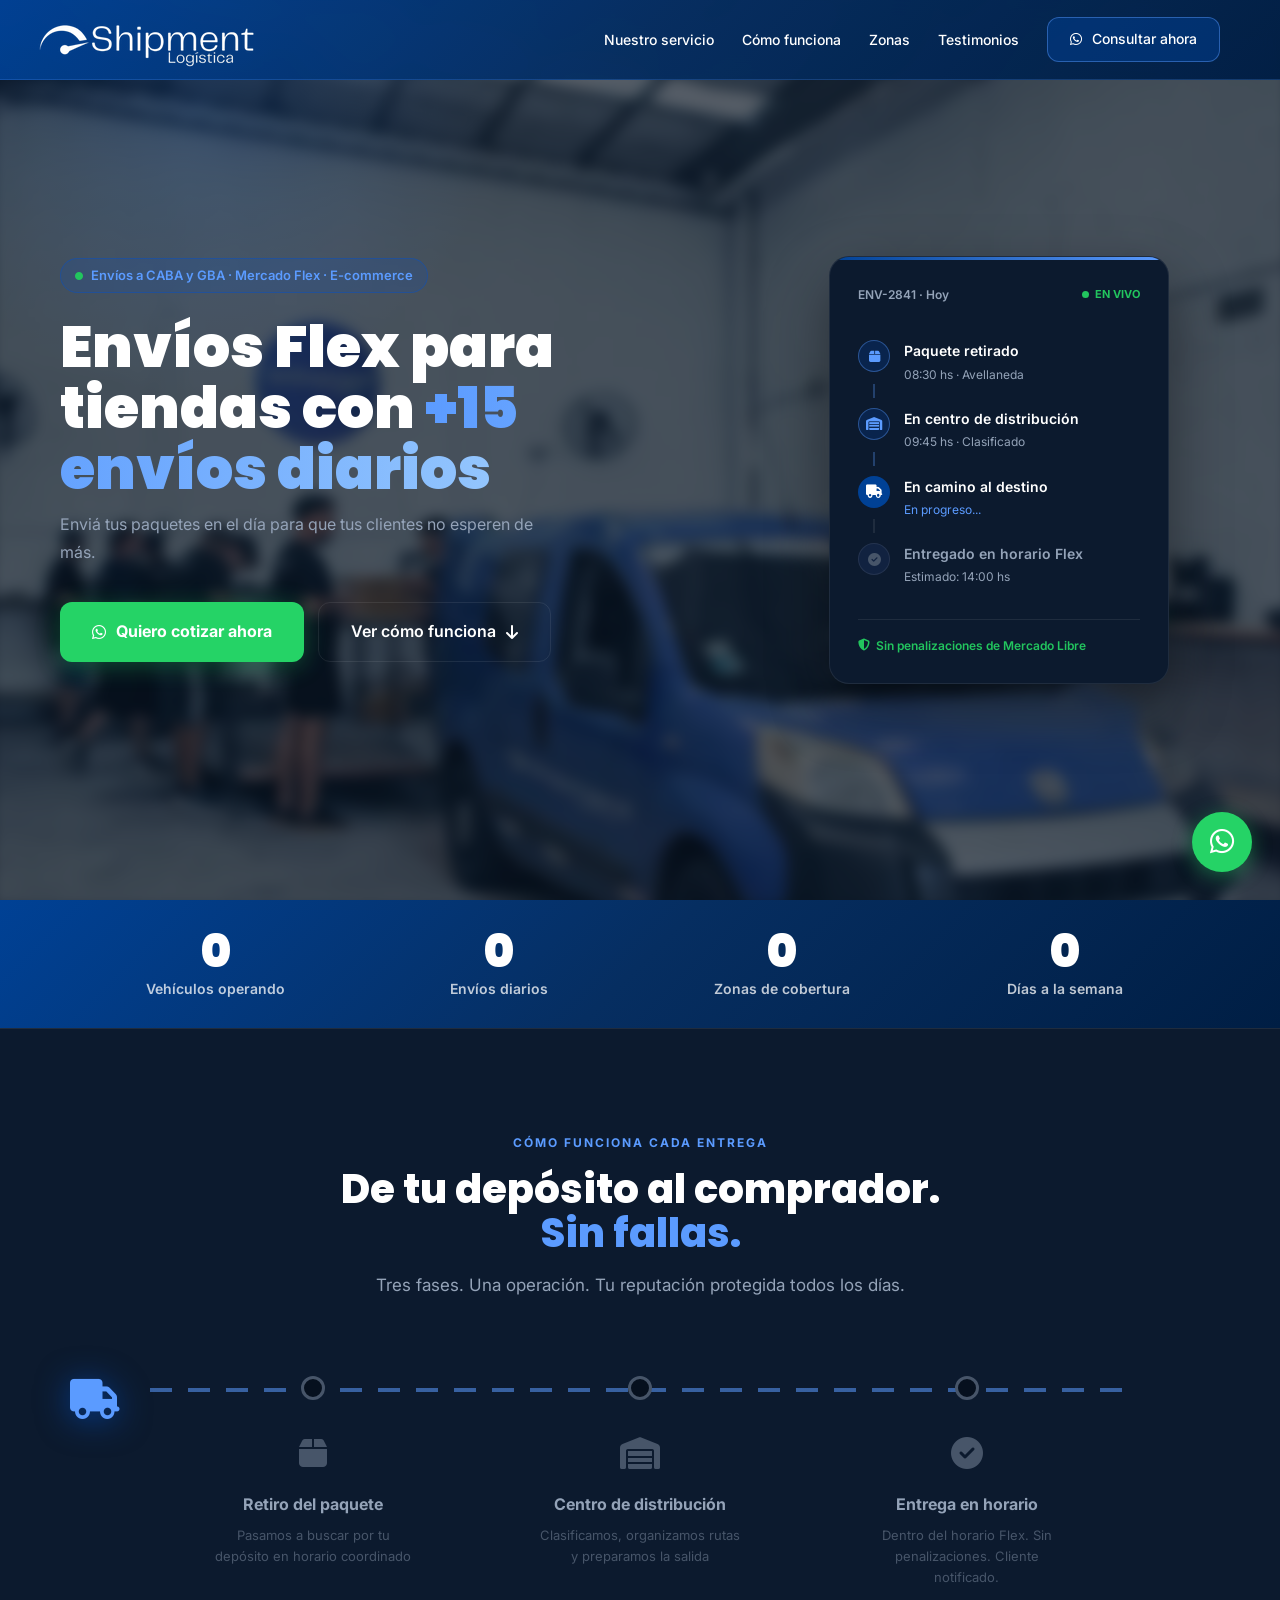
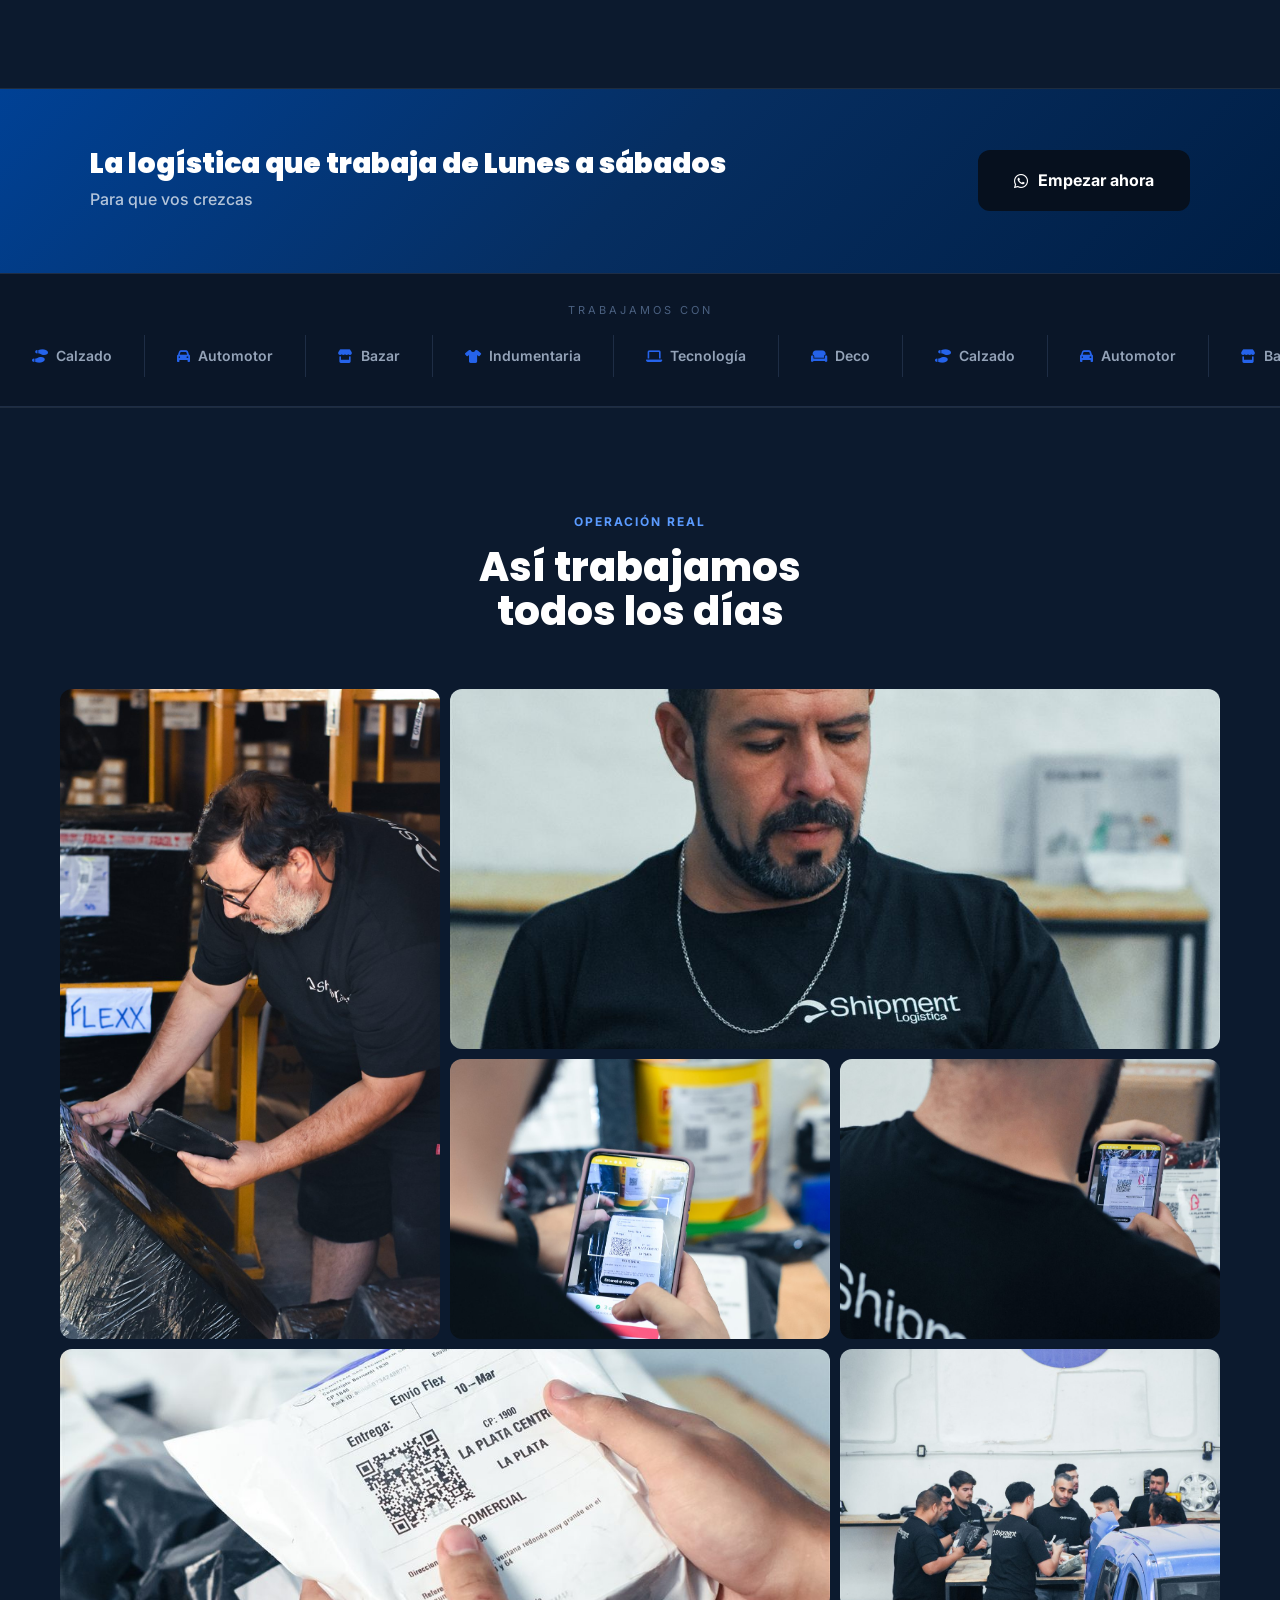
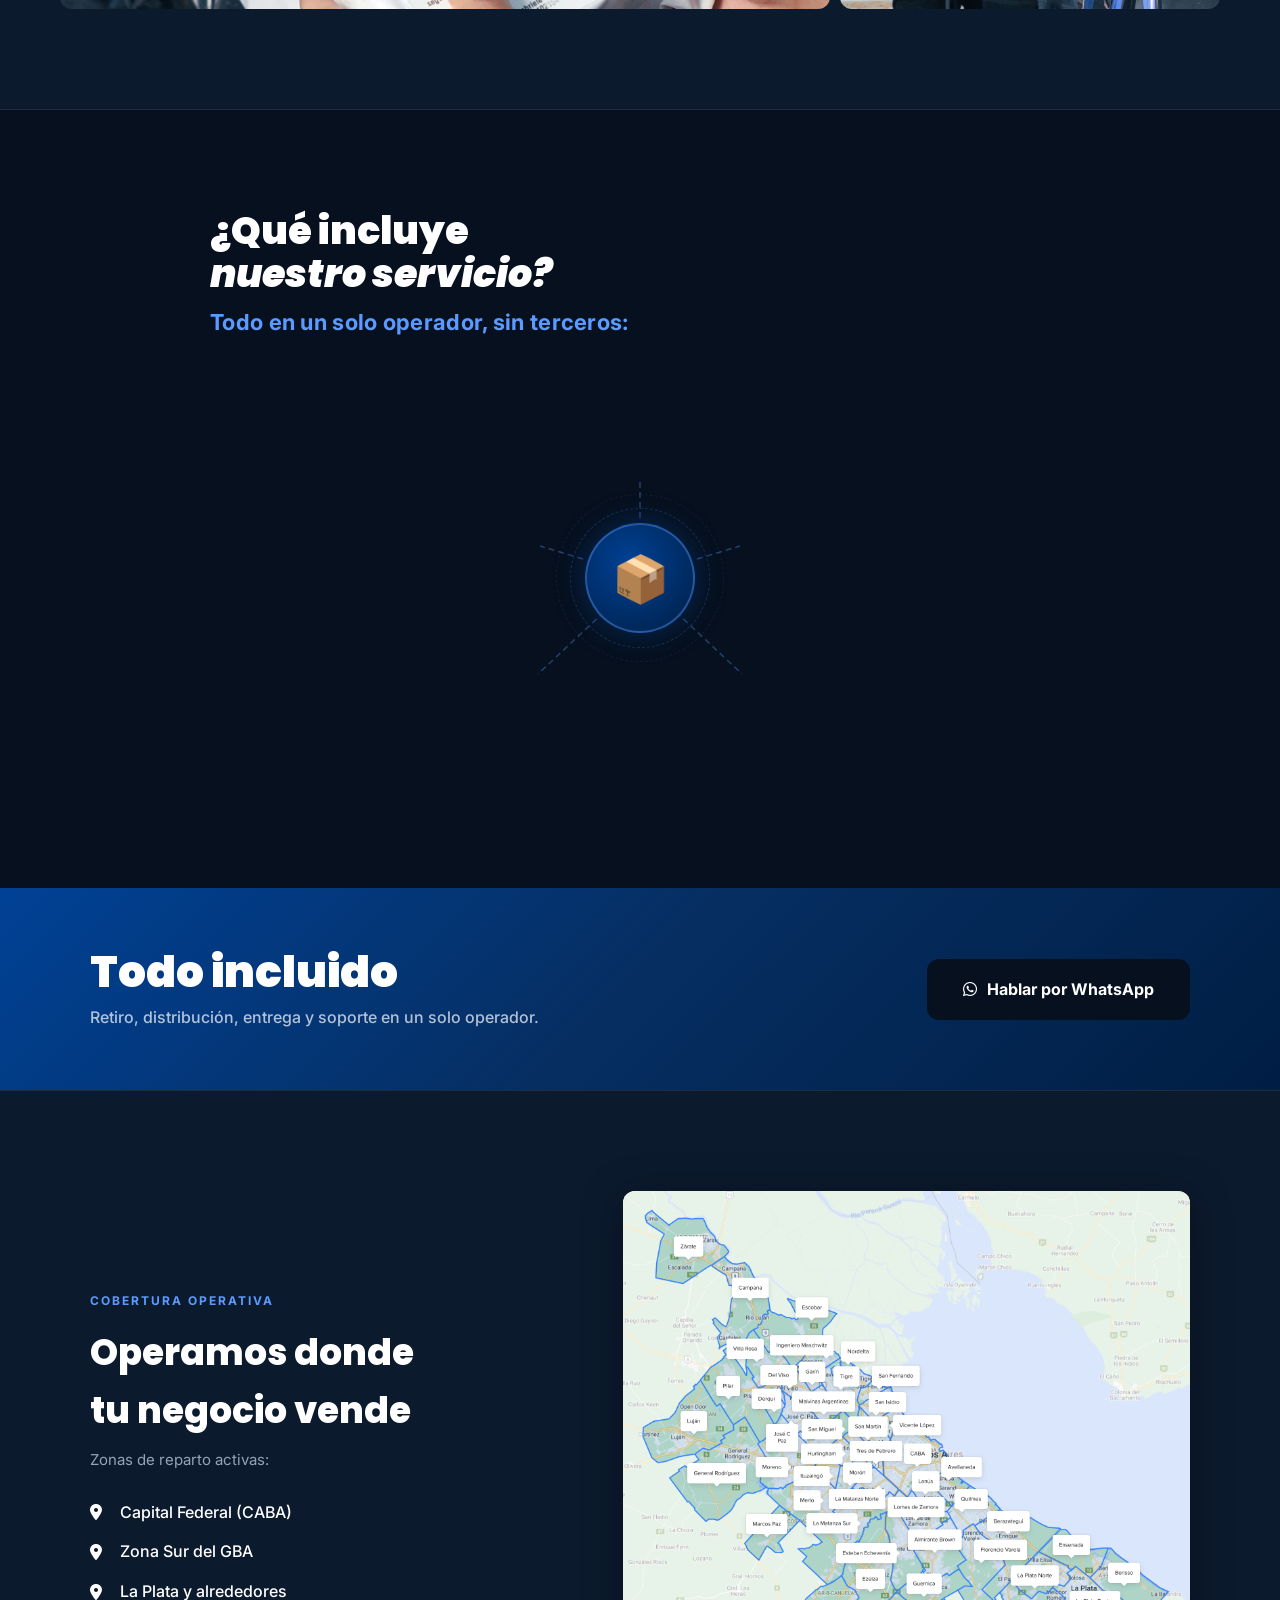
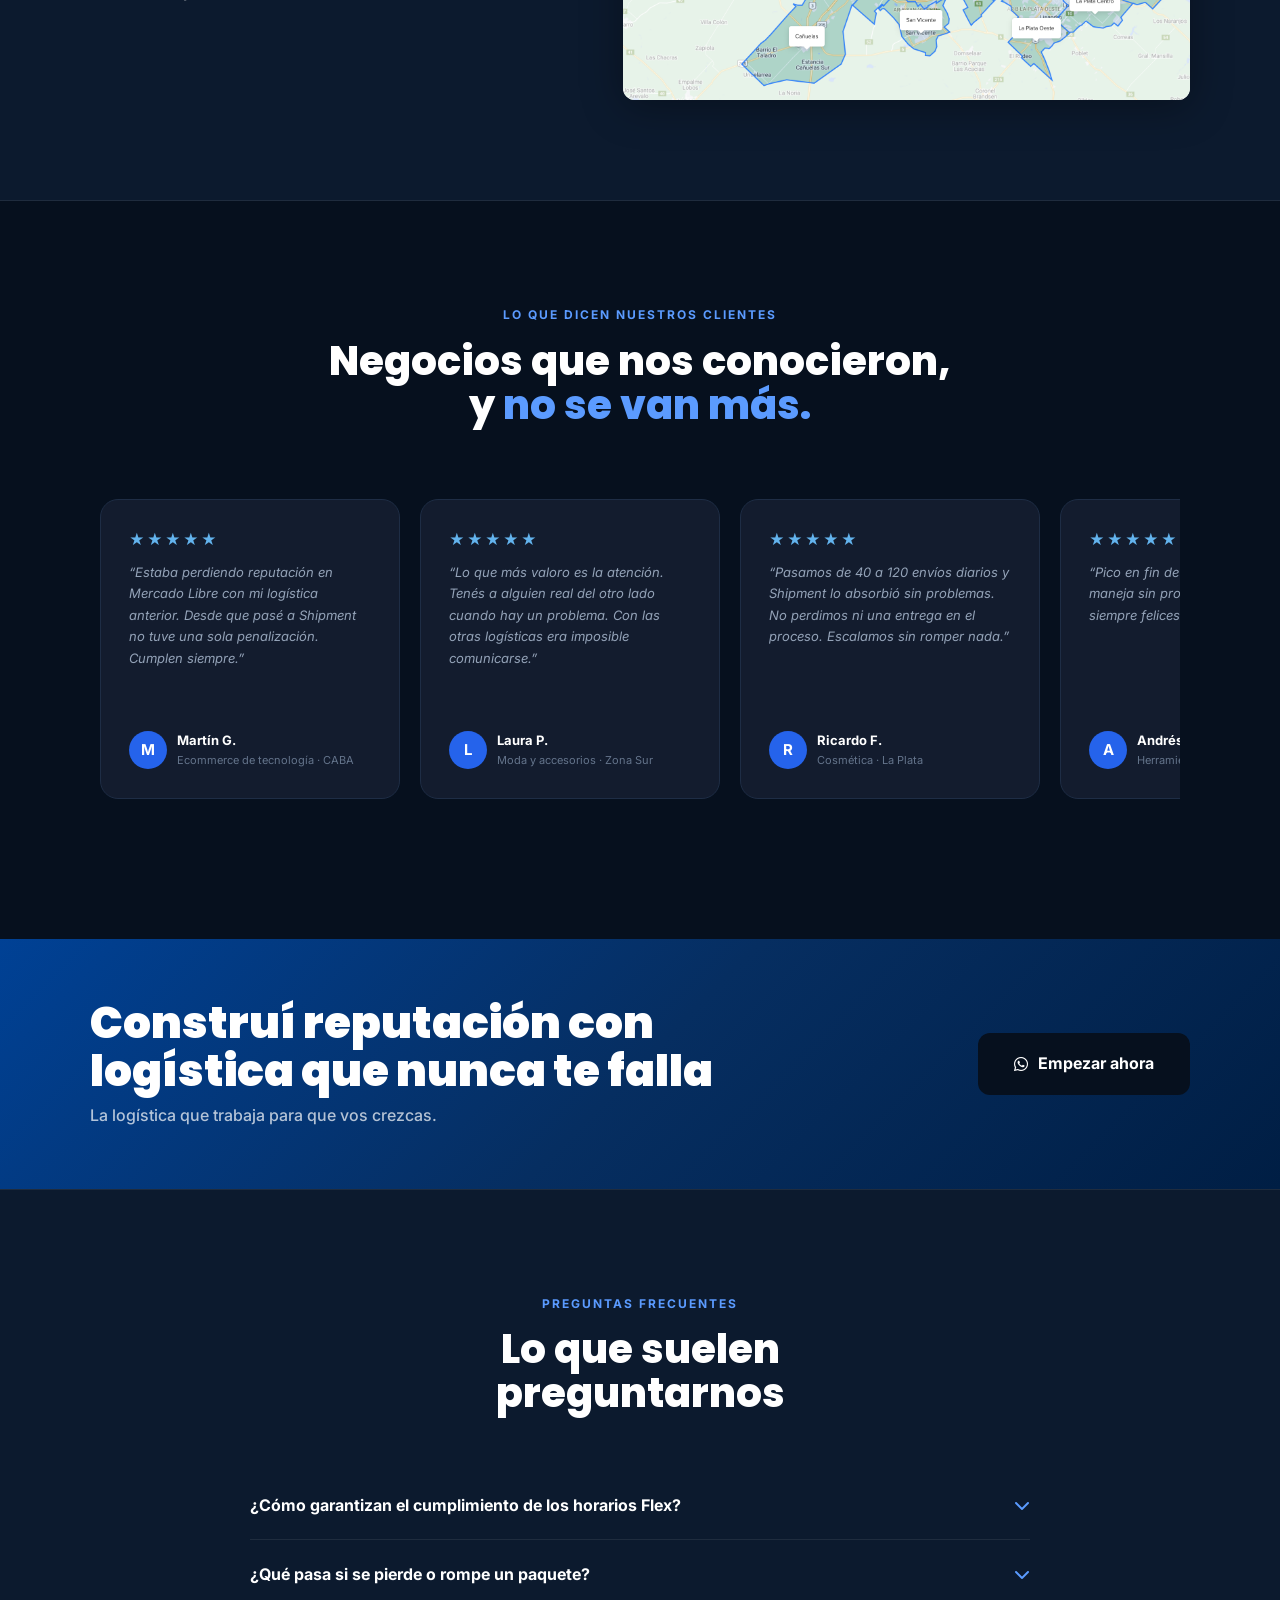
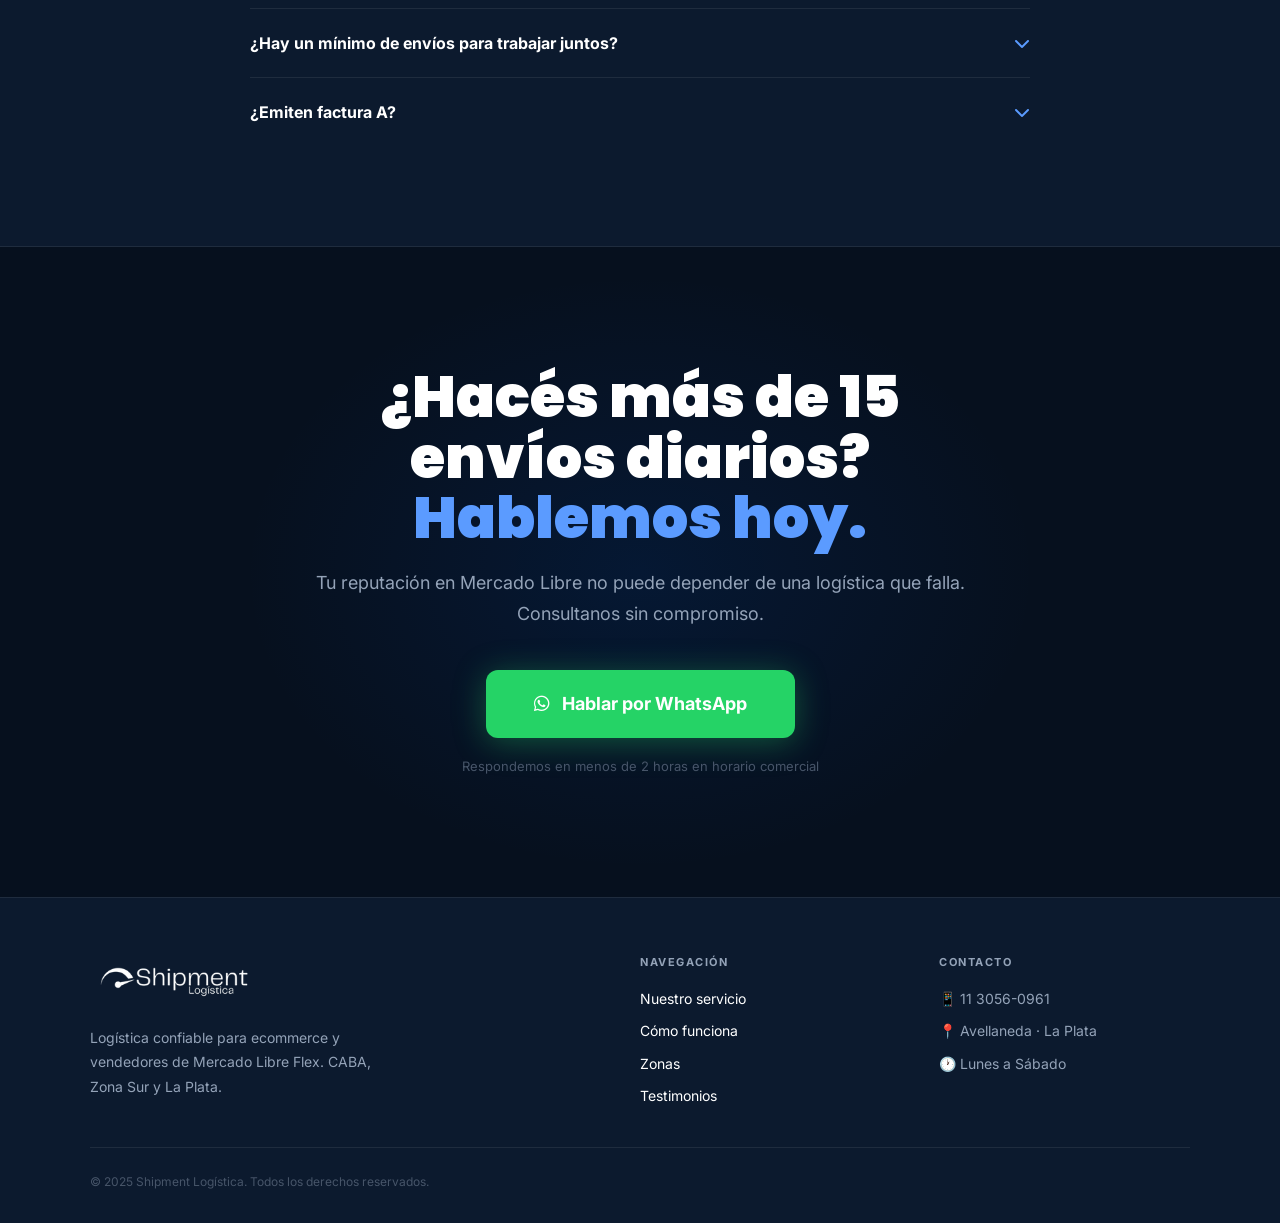
==== commit 7fa27a93: "Add files via upload" ====
--- a/shipment-deploy/index.html
+++ b/shipment-deploy/index.html
@@ -1,14 +1,21 @@
 ﻿<!DOCTYPE html>
 <html lang="es">
 <head>
+    <!-- Google Tag Manager -->
+    <script>(function(w,d,s,l,i){w[l]=w[l]||[];w[l].push({'gtm.start':
+new Date().getTime(),event:'gtm.js'});var f=d.getElementsByTagName(s)[0],
+j=d.createElement(s),dl=l!='dataLayer'?'&l='+l:'';j.async=true;j.src=
+'https://www.googletagmanager.com/gtm.js?id='+i+dl;f.parentNode.insertBefore(j,f);
+})(window,document,'script','dataLayer','GTM-T6SLXXRL');</script>
+    <!-- End Google Tag Manager -->
     <meta charset="UTF-8">
     <meta name="viewport" content="width=device-width, initial-scale=1.0">
-    <title>Shipment Logística : Logística para Mercado Libre Flex y Ecommerce</title>
-    <link rel="icon" type="image/png" href="assets/logo.png">
-    <link rel="apple-touch-icon" href="assets/logo.png">
-    <meta name="description" content="Logística confiable para vendedores de Mercado Libre Flex y ecommerce. Entregas en CABA, Zona Sur y La Plata. Sin penalizaciones.">
-    <meta property="og:title" content="Shipment Logística">
-    <meta property="og:description" content="Logística confiable para Mercado Libre Flex y ecommerce. CABA, Zona Sur y La Plata.">
+    <title>Envios en el día para Ecommerce y Mercadolibre</title>
+    <link rel="icon" type="image/png" href="[data-uri]">
+    <link rel="apple-touch-icon" href="[data-uri]">
+    <meta name="description" content="Para empresas y tiendas online con 15 o mas envios diarios">
+    <meta property="og:title" content="Envios en el día para Ecommerce y Mercadolibre">
+    <meta property="og:description" content="Para empresas y tiendas online con 15 o mas envios diarios">
     <meta property="og:type" content="website">
     <script type="application/ld+json">
     {
@@ -26,14 +33,19 @@
     <link rel="preconnect" href="https://fonts.gstatic.com" crossorigin>
     <link href="https://fonts.googleapis.com/css2?family=Inter:wght@300;400;500;600;700&family=Poppins:wght@600;700;800;900&display=swap" rel="stylesheet">
     <link rel="stylesheet" href="https://cdnjs.cloudflare.com/ajax/libs/font-awesome/6.5.0/css/all.min.css">
+
     <link rel="stylesheet" href="css/style.css">
 </head>
 <body>
+    <!-- Google Tag Manager (noscript) -->
+    <noscript><iframe src="https://www.googletagmanager.com/ns.html?id=GTM-T6SLXXRL"
+height="0" width="0" style="display:none;visibility:hidden"></iframe></noscript>
+    <!-- End Google Tag Manager (noscript) -->
 
     <!-- NAVBAR -->
     <nav class="navbar">
         <a href="#" class="navbar__logo">
-            <img src="assets/logo.png" alt="Shipment Logística"
+            <img src="[data-uri]" alt="Shipment Logística"
                  onerror="this.style.display='none'; document.getElementById('logo-text').style.display='block'">
             <span id="logo-text" class="navbar__logo-fallback" style="display:none">Shipment<span>LOGÍSTICA</span></span>
         </a>
@@ -43,7 +55,7 @@
             <li><a href="#zonas">Zonas</a></li>
             <li><a href="#testimonios">Testimonios</a></li>
             <li>
-                <a href="https://wa.me/5491168500341?text=Hola%2C%20quiero%20consultar%20por%20log%C3%ADstica%20para%20mi%20negocio"
+                <a href="https://api.whatsapp.com/send/?phone=5491130560961&text=Hola%2C+tengo+una+tienda+online++%2F+mmercadolibrey+quiero+cotizar+el+servicio+de+logistica.&type=phone_number&app_absent=0"
                    class="btn-nav-cta" target="_blank" rel="noopener">
                     <i class="fab fa-whatsapp"></i> Consultar ahora
                 </a>
@@ -61,7 +73,7 @@
         <a href="#ruta"        onclick="closeMenu()">Cómo funciona</a>
         <a href="#zonas"       onclick="closeMenu()">Zonas</a>
         <a href="#testimonios" onclick="closeMenu()">Testimonios</a>
-        <a href="https://wa.me/5491168500341?text=Hola%2C%20quiero%20consultar%20por%20log%C3%ADstica%20para%20mi%20negocio"
+        <a href="https://api.whatsapp.com/send/?phone=5491130560961&text=Hola%2C+tengo+una+tienda+online++%2F+mmercadolibrey+quiero+cotizar+el+servicio+de+logistica.&type=phone_number&app_absent=0"
            class="btn-wa-sm" target="_blank" rel="noopener" onclick="closeMenu()">
             <i class="fab fa-whatsapp"></i> Consultar por WhatsApp
         </a>
@@ -75,19 +87,18 @@
                 Envíos a CABA y GBA · Mercado Flex · E-commerce
             </div>
 
-            <h1>Un buen envío vale<br>más de lo que <em>pensás</em></h1>
+            <h1>Envíos Flex para tiendas con <em>+15 envíos diarios</em></h1>
 
             <p class="hero__sub">
-                Con Shipment, cada entrega suma a tu reputación. Cumplimos los horarios Flex
-                todos los días : entregas en el día, atención directa, sin excusas.
+                Enviá tus paquetes en el día para que tus clientes no esperen de más.
             </p>
 
             <div class="hero__ctas">
-                <a href="https://wa.me/5491168500341?text=Hola%2C%20quiero%20consultar%20por%20log%C3%ADstica%20para%20mi%20negocio"
+<a href="https://api.whatsapp.com/send/?phone=5491130560961&text=Hola%2C+tengo+una+tienda+online++%2F+mmercadolibrey+quiero+cotizar+el+servicio+de+logistica.&type=phone_number&app_absent=0"
                    class="btn-wa-lg" target="_blank" rel="noopener">
                     <i class="fab fa-whatsapp"></i> Quiero cotizar ahora
                 </a>
-                <a href="#ruta" class="btn-ghost">
+                                <a href="#ruta" class="btn-ghost">
                     Ver cómo funciona <i class="fas fa-arrow-down"></i>
                 </a>
             </div>
@@ -220,17 +231,36 @@
     <div class="callout-band">
         <div class="callout-band__inner">
             <div>
-                <div class="callout-band__text">
-                    Construí reputación con<br>logística que nunca te falla.
-                </div>
-                <p class="callout-band__sub">La logística que trabaja para que vos crezcas.</p>
-            </div>
-            <a href="https://wa.me/5491168500341?text=Hola%2C%20quiero%20consultar%20por%20log%C3%ADstica%20para%20mi%20negocio"
+                <div class="callout-band__text" style="font-size:clamp(18px,2.2vw,28px);white-space:nowrap;">
+                    La logística que trabaja de Lunes a sábados</div>
+                <p class="callout-band__sub">Para que vos crezcas</p>
+            </div>
+            <a href="https://api.whatsapp.com/send/?phone=5491130560961&text=Hola%2C+tengo+una+tienda+online++%2F+mmercadolibrey+quiero+cotizar+el+servicio+de+logistica.&type=phone_number&app_absent=0"
                class="btn-dark" target="_blank" rel="noopener">
                 <i class="fab fa-whatsapp"></i> Empezar ahora
             </a>
         </div>
     </div>
+
+
+    <!-- RUBROS -->
+    <style>
+    @keyframes rubros-scroll {
+        from { transform: translateX(0); }
+        to   { transform: translateX(-50%); }
+    }
+    #rubros-list {
+        animation: rubros-scroll 22s linear infinite;
+        will-change: transform;
+    }
+    #rubros-list:hover { animation-play-state: paused; }
+    </style>
+    <section style="background:#0a1628;padding:28px 0;border-top:1px solid #1e2d45;border-bottom:1px solid #1e2d45;overflow:hidden;width:100%;">
+        <span style="display:block;text-align:center;font-size:11px;letter-spacing:3px;text-transform:uppercase;color:#4a6080;margin-bottom:16px;">Trabajamos con</span>
+        <div id="rubros-list" style="display:flex;flex-wrap:nowrap;width:max-content;">
+            <div style="display:inline-flex;align-items:center;gap:8px;padding:10px 32px;font-size:14px;font-weight:600;color:#94a3b8;white-space:nowrap;border-right:1px solid #1e2d45;flex-shrink:0;"><i class="fas fa-shoe-prints" style="color:#2563eb;font-size:13px;"></i> Calzado</div><div style="display:inline-flex;align-items:center;gap:8px;padding:10px 32px;font-size:14px;font-weight:600;color:#94a3b8;white-space:nowrap;border-right:1px solid #1e2d45;flex-shrink:0;"><i class="fas fa-car" style="color:#2563eb;font-size:13px;"></i> Automotor</div><div style="display:inline-flex;align-items:center;gap:8px;padding:10px 32px;font-size:14px;font-weight:600;color:#94a3b8;white-space:nowrap;border-right:1px solid #1e2d45;flex-shrink:0;"><i class="fas fa-store" style="color:#2563eb;font-size:13px;"></i> Bazar</div><div style="display:inline-flex;align-items:center;gap:8px;padding:10px 32px;font-size:14px;font-weight:600;color:#94a3b8;white-space:nowrap;border-right:1px solid #1e2d45;flex-shrink:0;"><i class="fas fa-tshirt" style="color:#2563eb;font-size:13px;"></i> Indumentaria</div><div style="display:inline-flex;align-items:center;gap:8px;padding:10px 32px;font-size:14px;font-weight:600;color:#94a3b8;white-space:nowrap;border-right:1px solid #1e2d45;flex-shrink:0;"><i class="fas fa-laptop" style="color:#2563eb;font-size:13px;"></i> Tecnología</div><div style="display:inline-flex;align-items:center;gap:8px;padding:10px 32px;font-size:14px;font-weight:600;color:#94a3b8;white-space:nowrap;border-right:1px solid #1e2d45;flex-shrink:0;"><i class="fas fa-couch" style="color:#2563eb;font-size:13px;"></i> Deco</div><div style="display:inline-flex;align-items:center;gap:8px;padding:10px 32px;font-size:14px;font-weight:600;color:#94a3b8;white-space:nowrap;border-right:1px solid #1e2d45;flex-shrink:0;"><i class="fas fa-shoe-prints" style="color:#2563eb;font-size:13px;"></i> Calzado</div><div style="display:inline-flex;align-items:center;gap:8px;padding:10px 32px;font-size:14px;font-weight:600;color:#94a3b8;white-space:nowrap;border-right:1px solid #1e2d45;flex-shrink:0;"><i class="fas fa-car" style="color:#2563eb;font-size:13px;"></i> Automotor</div><div style="display:inline-flex;align-items:center;gap:8px;padding:10px 32px;font-size:14px;font-weight:600;color:#94a3b8;white-space:nowrap;border-right:1px solid #1e2d45;flex-shrink:0;"><i class="fas fa-store" style="color:#2563eb;font-size:13px;"></i> Bazar</div><div style="display:inline-flex;align-items:center;gap:8px;padding:10px 32px;font-size:14px;font-weight:600;color:#94a3b8;white-space:nowrap;border-right:1px solid #1e2d45;flex-shrink:0;"><i class="fas fa-tshirt" style="color:#2563eb;font-size:13px;"></i> Indumentaria</div><div style="display:inline-flex;align-items:center;gap:8px;padding:10px 32px;font-size:14px;font-weight:600;color:#94a3b8;white-space:nowrap;border-right:1px solid #1e2d45;flex-shrink:0;"><i class="fas fa-laptop" style="color:#2563eb;font-size:13px;"></i> Tecnología</div><div style="display:inline-flex;align-items:center;gap:8px;padding:10px 32px;font-size:14px;font-weight:600;color:#94a3b8;white-space:nowrap;border-right:1px solid #1e2d45;flex-shrink:0;"><i class="fas fa-couch" style="color:#2563eb;font-size:13px;"></i> Deco</div>
+        </div>
+    </section>
 
     <!-- EQUIPO / FOTOS -->
     <section class="equipo" id="equipo">
@@ -242,27 +272,27 @@
 
             <div class="equipo__grid">
                 <div class="foto-slot reveal has-photo" data-id="1">
-                    <img alt="Equipo Shipment" src="assets/foto-1.jpg"><div class="foto-placeholder"><i class="fas fa-camera"></i><span>Clic para agregar foto</span></div>
+                    <img alt="Equipo Shipment" src="[data-uri]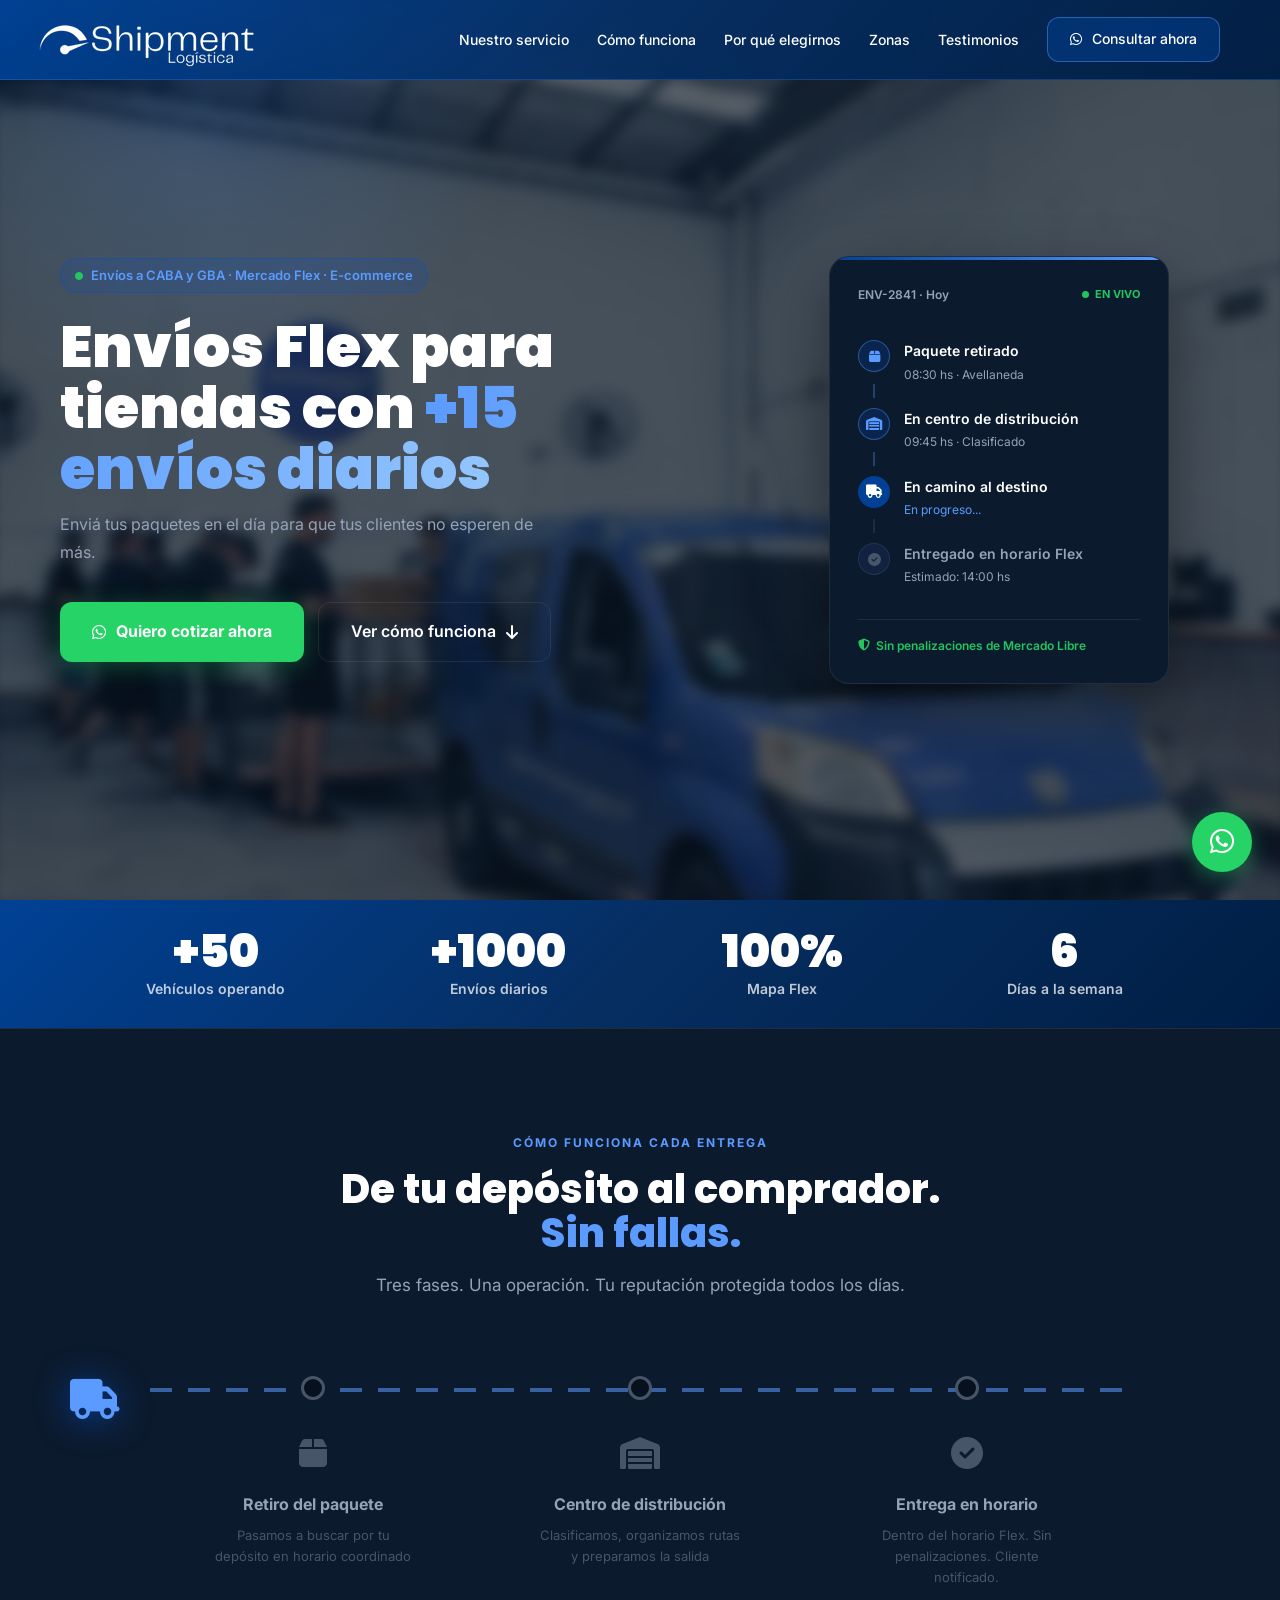
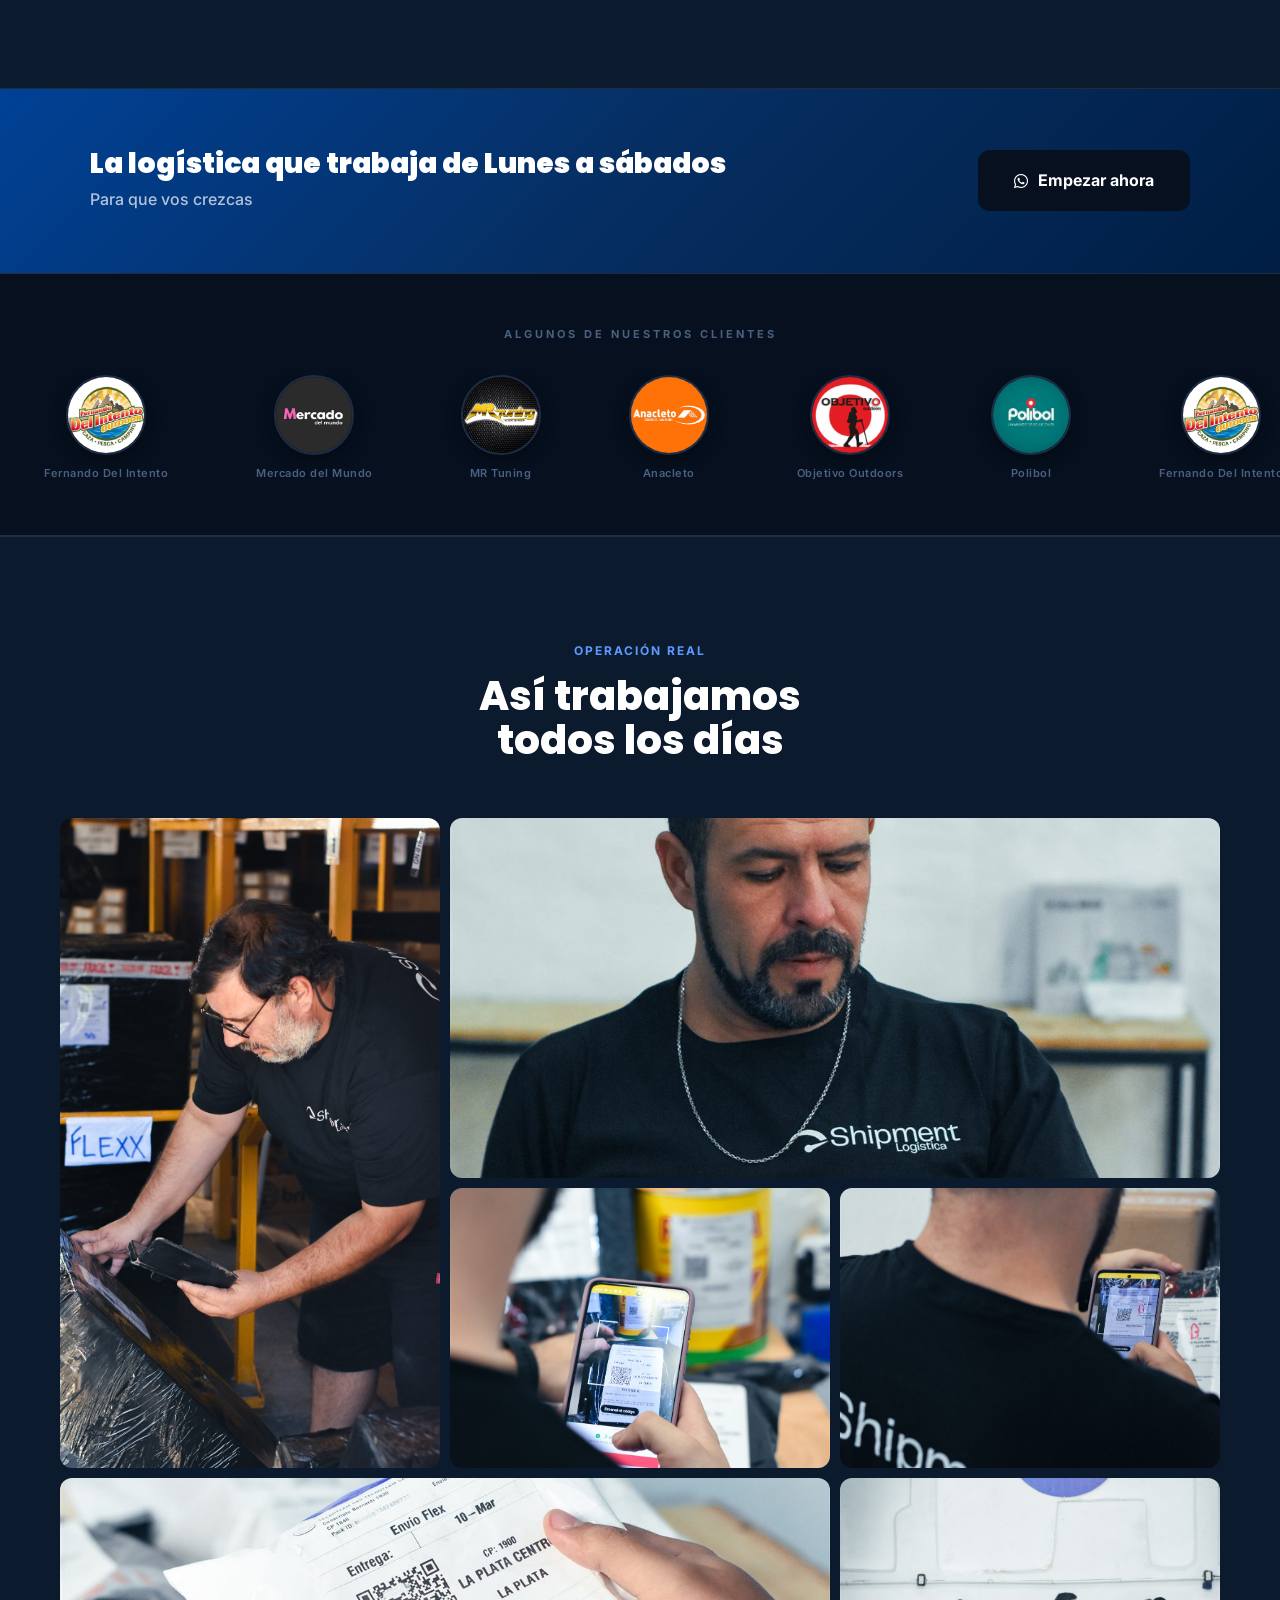
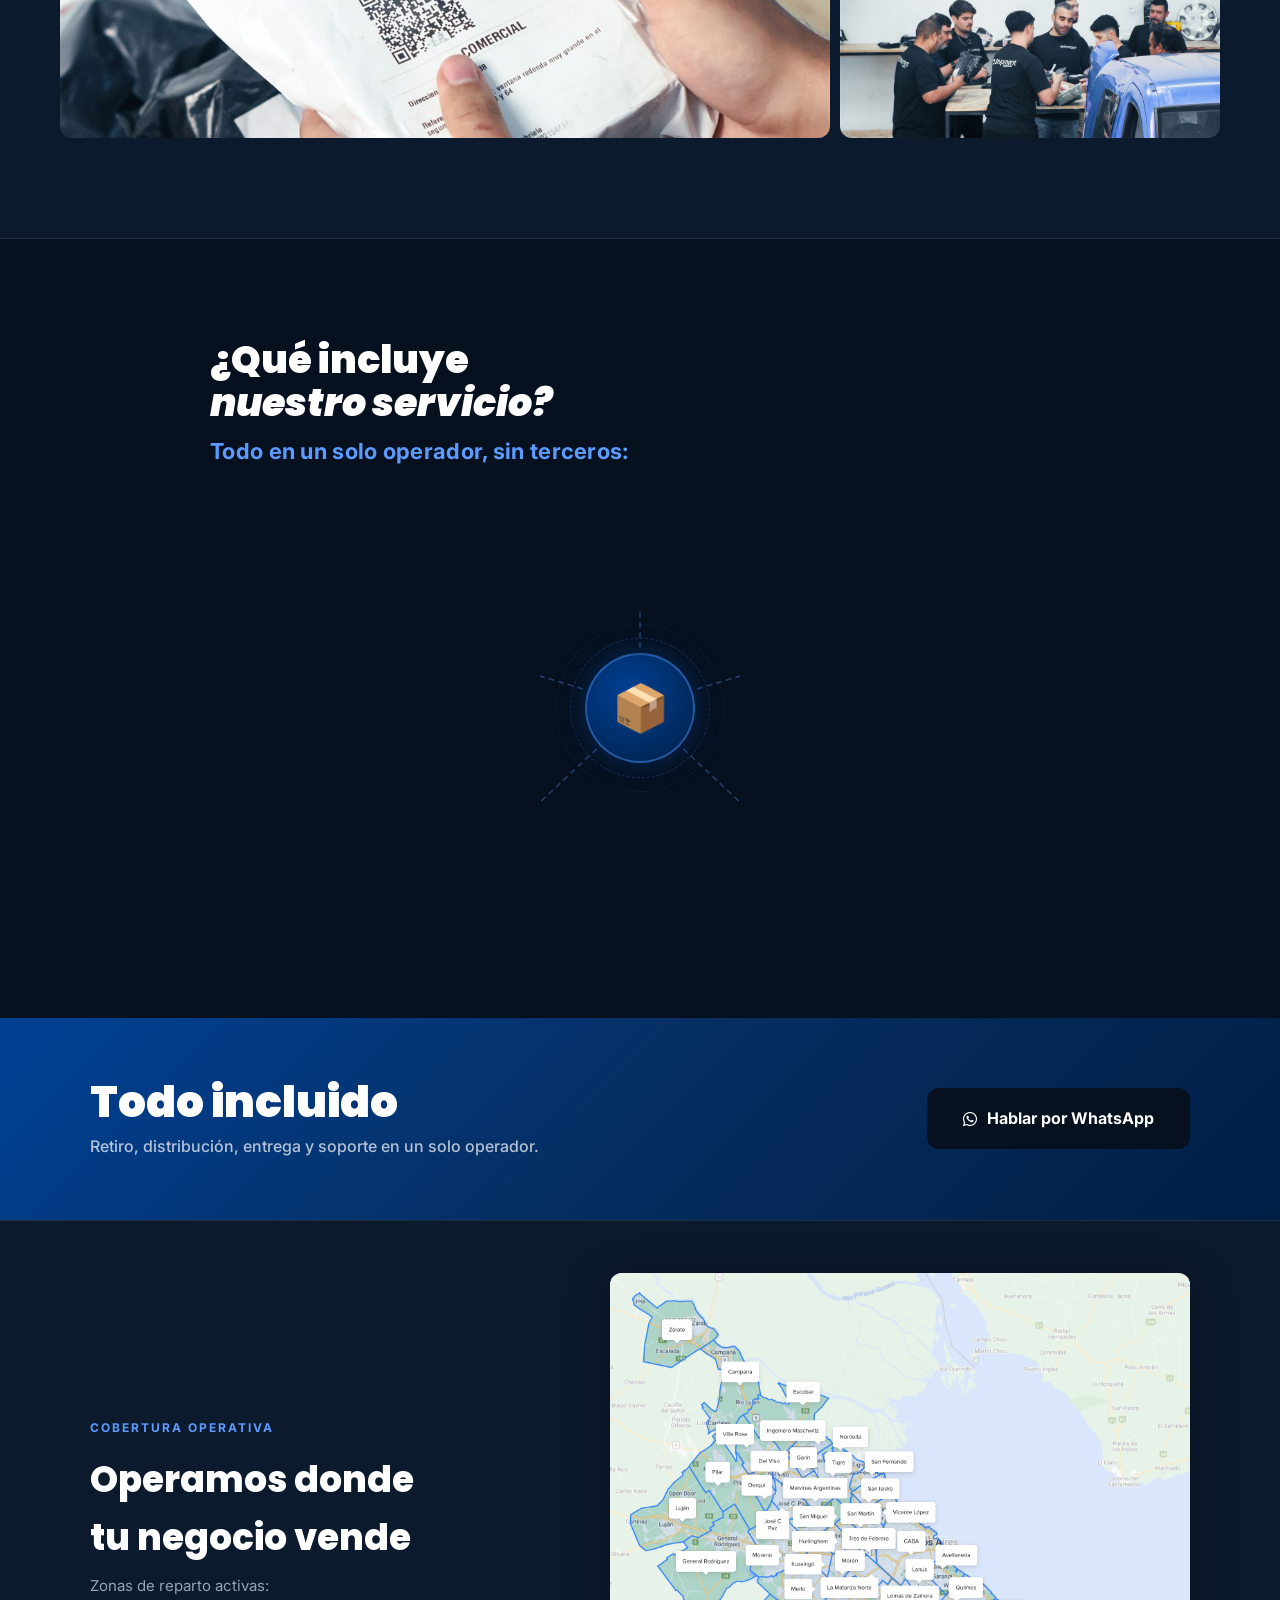
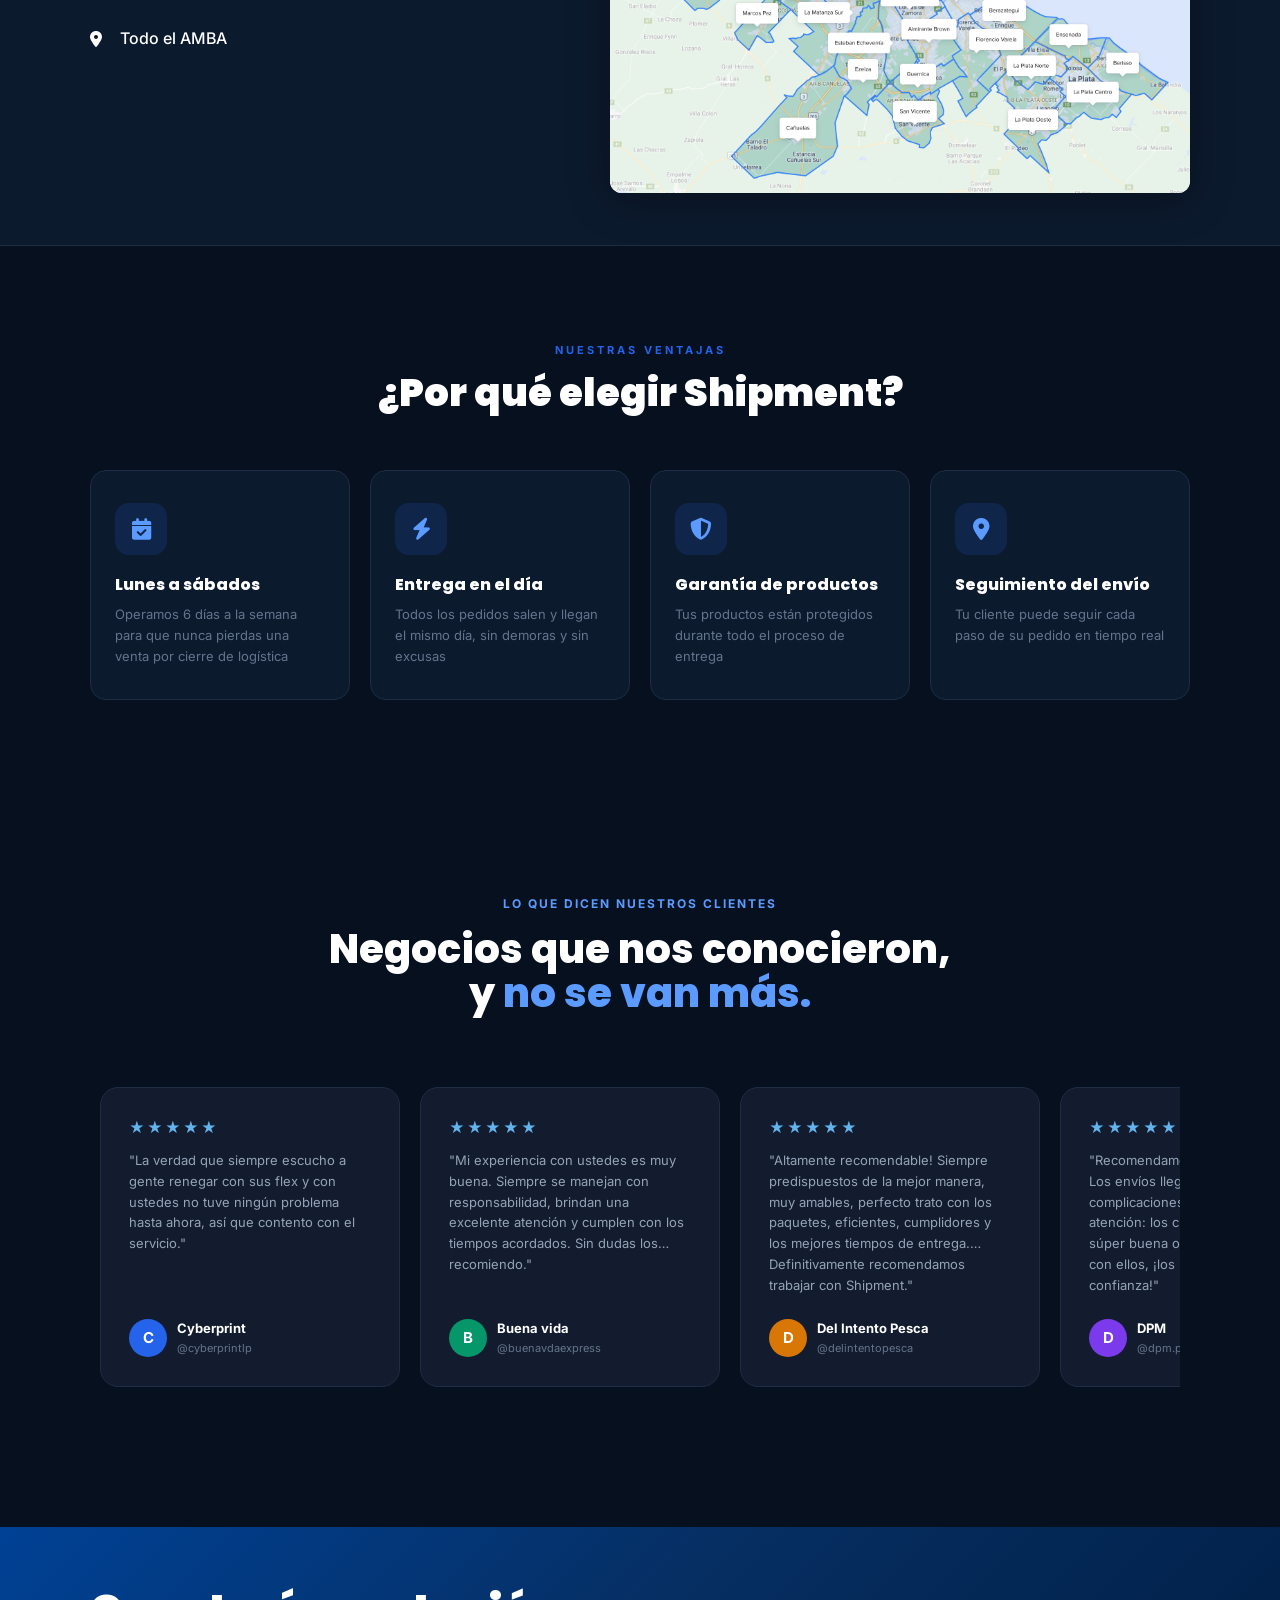
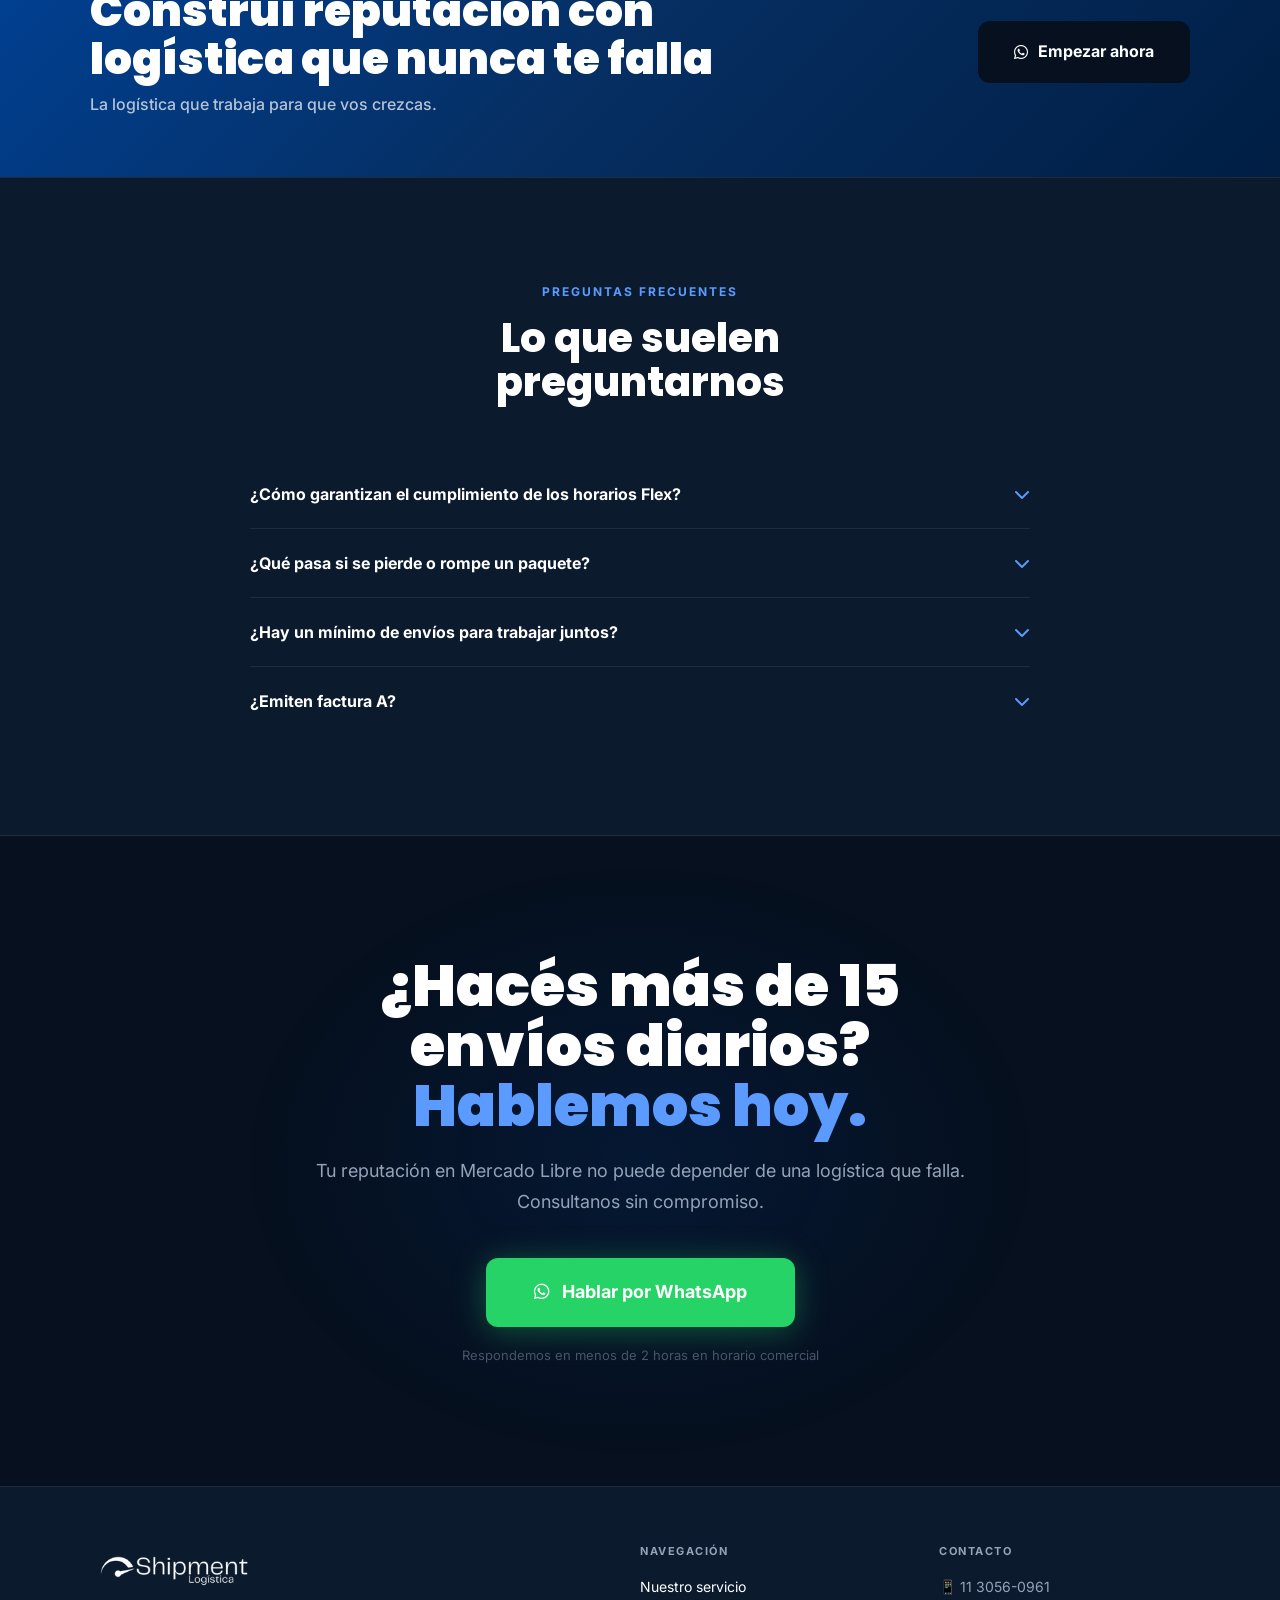
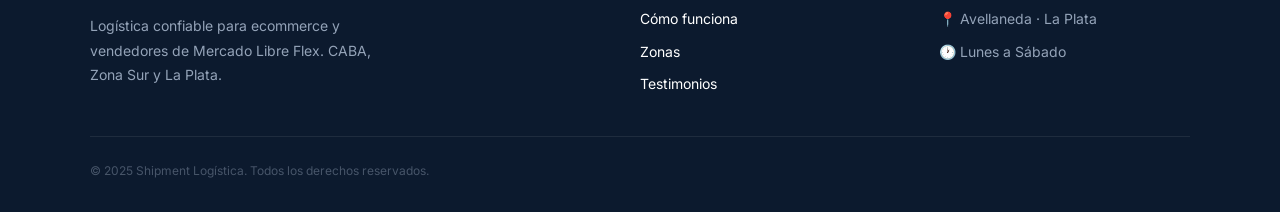
==== commit 0bc28478: "Add files via upload" ====
--- a/shipment-deploy/index.html
+++ b/shipment-deploy/index.html
@@ -52,10 +52,11 @@
         <ul class="navbar__links">
             <li><a href="#no-envios">Nuestro servicio</a></li>
             <li><a href="#ruta">Cómo funciona</a></li>
+            <li><a href="#porque">Por qué elegirnos</a></li>
             <li><a href="#zonas">Zonas</a></li>
             <li><a href="#testimonios">Testimonios</a></li>
             <li>
-                <a href="https://api.whatsapp.com/send/?phone=5491130560961&text=Hola%2C+tengo+una+tienda+online++%2F+mmercadolibrey+quiero+cotizar+el+servicio+de+logistica.&type=phone_number&app_absent=0"
+                <a href="https://api.whatsapp.com/send/?phone=5491130560961&text=Hola%2C+tengo+una+tienda+online+%2F+mercadolibre+y+quiero+cotizar+el+servicio+de+logistica.&type=phone_number&app_absent=0"
                    class="btn-nav-cta" target="_blank" rel="noopener">
                     <i class="fab fa-whatsapp"></i> Consultar ahora
                 </a>
@@ -71,9 +72,10 @@
     <div class="mobile-menu" id="mobile-menu">
         <a href="#no-envios" onclick="closeMenu()">Nuestro servicio</a>
         <a href="#ruta"        onclick="closeMenu()">Cómo funciona</a>
+        <a href="#porque"     onclick="closeMenu()">Por qué elegirnos</a>
         <a href="#zonas"       onclick="closeMenu()">Zonas</a>
         <a href="#testimonios" onclick="closeMenu()">Testimonios</a>
-        <a href="https://api.whatsapp.com/send/?phone=5491130560961&text=Hola%2C+tengo+una+tienda+online++%2F+mmercadolibrey+quiero+cotizar+el+servicio+de+logistica.&type=phone_number&app_absent=0"
+        <a href="https://api.whatsapp.com/send/?phone=5491130560961&text=Hola%2C+tengo+una+tienda+online+%2F+mercadolibre+y+quiero+cotizar+el+servicio+de+logistica.&type=phone_number&app_absent=0"
            class="btn-wa-sm" target="_blank" rel="noopener" onclick="closeMenu()">
             <i class="fab fa-whatsapp"></i> Consultar por WhatsApp
         </a>
@@ -94,7 +96,7 @@
             </p>
 
             <div class="hero__ctas">
-<a href="https://api.whatsapp.com/send/?phone=5491130560961&text=Hola%2C+tengo+una+tienda+online++%2F+mmercadolibrey+quiero+cotizar+el+servicio+de+logistica.&type=phone_number&app_absent=0"
+<a href="https://api.whatsapp.com/send/?phone=5491130560961&text=Hola%2C+tengo+una+tienda+online+%2F+mercadolibre+y+quiero+cotizar+el+servicio+de+logistica.&type=phone_number&app_absent=0"
                    class="btn-wa-lg" target="_blank" rel="noopener">
                     <i class="fab fa-whatsapp"></i> Quiero cotizar ahora
                 </a>
@@ -157,19 +159,19 @@
     <div class="stats-bar">
         <div class="stats-bar__grid">
             <div class="stat">
-                <div class="stat__num" data-target="50">0</div>
+                <div class="stat__num">+50</div>
                 <div class="stat__label">Vehículos operando</div>
             </div>
             <div class="stat">
-                <div class="stat__num" data-target="1000">0</div>
+                <div class="stat__num">+1000</div>
                 <div class="stat__label">Envíos diarios</div>
             </div>
             <div class="stat">
-                <div class="stat__num" data-target="3">0</div>
-                <div class="stat__label">Zonas de cobertura</div>
+                <div class="stat__num">100%</div>
+                <div class="stat__label">Mapa Flex</div>
             </div>
             <div class="stat">
-                <div class="stat__num" data-target="6">0</div>
+                <div class="stat__num">6</div>
                 <div class="stat__label">Días a la semana</div>
             </div>
         </div>
@@ -235,7 +237,7 @@
                     La logística que trabaja de Lunes a sábados</div>
                 <p class="callout-band__sub">Para que vos crezcas</p>
             </div>
-            <a href="https://api.whatsapp.com/send/?phone=5491130560961&text=Hola%2C+tengo+una+tienda+online++%2F+mmercadolibrey+quiero+cotizar+el+servicio+de+logistica.&type=phone_number&app_absent=0"
+            <a href="https://api.whatsapp.com/send/?phone=5491130560961&text=Hola%2C+tengo+una+tienda+online+%2F+mercadolibre+y+quiero+cotizar+el+servicio+de+logistica.&type=phone_number&app_absent=0"
                class="btn-dark" target="_blank" rel="noopener">
                 <i class="fab fa-whatsapp"></i> Empezar ahora
             </a>
@@ -243,22 +245,60 @@
     </div>
 
 
-    <!-- RUBROS -->
-    <style>
-    @keyframes rubros-scroll {
-        from { transform: translateX(0); }
-        to   { transform: translateX(-50%); }
-    }
-    #rubros-list {
-        animation: rubros-scroll 22s linear infinite;
-        will-change: transform;
-    }
-    #rubros-list:hover { animation-play-state: paused; }
-    </style>
-    <section style="background:#0a1628;padding:28px 0;border-top:1px solid #1e2d45;border-bottom:1px solid #1e2d45;overflow:hidden;width:100%;">
-        <span style="display:block;text-align:center;font-size:11px;letter-spacing:3px;text-transform:uppercase;color:#4a6080;margin-bottom:16px;">Trabajamos con</span>
-        <div id="rubros-list" style="display:flex;flex-wrap:nowrap;width:max-content;">
-            <div style="display:inline-flex;align-items:center;gap:8px;padding:10px 32px;font-size:14px;font-weight:600;color:#94a3b8;white-space:nowrap;border-right:1px solid #1e2d45;flex-shrink:0;"><i class="fas fa-shoe-prints" style="color:#2563eb;font-size:13px;"></i> Calzado</div><div style="display:inline-flex;align-items:center;gap:8px;padding:10px 32px;font-size:14px;font-weight:600;color:#94a3b8;white-space:nowrap;border-right:1px solid #1e2d45;flex-shrink:0;"><i class="fas fa-car" style="color:#2563eb;font-size:13px;"></i> Automotor</div><div style="display:inline-flex;align-items:center;gap:8px;padding:10px 32px;font-size:14px;font-weight:600;color:#94a3b8;white-space:nowrap;border-right:1px solid #1e2d45;flex-shrink:0;"><i class="fas fa-store" style="color:#2563eb;font-size:13px;"></i> Bazar</div><div style="display:inline-flex;align-items:center;gap:8px;padding:10px 32px;font-size:14px;font-weight:600;color:#94a3b8;white-space:nowrap;border-right:1px solid #1e2d45;flex-shrink:0;"><i class="fas fa-tshirt" style="color:#2563eb;font-size:13px;"></i> Indumentaria</div><div style="display:inline-flex;align-items:center;gap:8px;padding:10px 32px;font-size:14px;font-weight:600;color:#94a3b8;white-space:nowrap;border-right:1px solid #1e2d45;flex-shrink:0;"><i class="fas fa-laptop" style="color:#2563eb;font-size:13px;"></i> Tecnología</div><div style="display:inline-flex;align-items:center;gap:8px;padding:10px 32px;font-size:14px;font-weight:600;color:#94a3b8;white-space:nowrap;border-right:1px solid #1e2d45;flex-shrink:0;"><i class="fas fa-couch" style="color:#2563eb;font-size:13px;"></i> Deco</div><div style="display:inline-flex;align-items:center;gap:8px;padding:10px 32px;font-size:14px;font-weight:600;color:#94a3b8;white-space:nowrap;border-right:1px solid #1e2d45;flex-shrink:0;"><i class="fas fa-shoe-prints" style="color:#2563eb;font-size:13px;"></i> Calzado</div><div style="display:inline-flex;align-items:center;gap:8px;padding:10px 32px;font-size:14px;font-weight:600;color:#94a3b8;white-space:nowrap;border-right:1px solid #1e2d45;flex-shrink:0;"><i class="fas fa-car" style="color:#2563eb;font-size:13px;"></i> Automotor</div><div style="display:inline-flex;align-items:center;gap:8px;padding:10px 32px;font-size:14px;font-weight:600;color:#94a3b8;white-space:nowrap;border-right:1px solid #1e2d45;flex-shrink:0;"><i class="fas fa-store" style="color:#2563eb;font-size:13px;"></i> Bazar</div><div style="display:inline-flex;align-items:center;gap:8px;padding:10px 32px;font-size:14px;font-weight:600;color:#94a3b8;white-space:nowrap;border-right:1px solid #1e2d45;flex-shrink:0;"><i class="fas fa-tshirt" style="color:#2563eb;font-size:13px;"></i> Indumentaria</div><div style="display:inline-flex;align-items:center;gap:8px;padding:10px 32px;font-size:14px;font-weight:600;color:#94a3b8;white-space:nowrap;border-right:1px solid #1e2d45;flex-shrink:0;"><i class="fas fa-laptop" style="color:#2563eb;font-size:13px;"></i> Tecnología</div><div style="display:inline-flex;align-items:center;gap:8px;padding:10px 32px;font-size:14px;font-weight:600;color:#94a3b8;white-space:nowrap;border-right:1px solid #1e2d45;flex-shrink:0;"><i class="fas fa-couch" style="color:#2563eb;font-size:13px;"></i> Deco</div>
+        <!-- MARCAS -->
+    <section class="marcas" id="marcas">
+        <span class="marcas__label">Algunos de nuestros clientes</span>
+        <div class="marcas__track">
+            <div class="marcas__list">
+                <div class="marcas__item">
+                    <img class="marcas__avatar" src="[data-uri]" alt="Fernando Del Intento">
+                    <span class="marcas__name">Fernando Del Intento</span>
+                </div>
+                <div class="marcas__item">
+                    <img class="marcas__avatar" src="[data-uri]" alt="Mercado del Mundo">
+                    <span class="marcas__name">Mercado del Mundo</span>
+                </div>
+                <div class="marcas__item">
+                    <img class="marcas__avatar" src="[data-uri]" alt="MR Tuning">
+                    <span class="marcas__name">MR Tuning</span>
+                </div>
+                <div class="marcas__item">
+                    <img class="marcas__avatar" src="[data-uri]" alt="Anacleto">
+                    <span class="marcas__name">Anacleto</span>
+                </div>
+                <div class="marcas__item">
+                    <img class="marcas__avatar" src="[data-uri]" alt="Objetivo Outdoors">
+                    <span class="marcas__name">Objetivo Outdoors</span>
+                </div>
+                <div class="marcas__item">
+                    <img class="marcas__avatar" src="[data-uri]" alt="Polibol">
+                    <span class="marcas__name">Polibol</span>
+                </div>
+                <div class="marcas__item">
+                    <img class="marcas__avatar" src="[data-uri]" alt="Fernando Del Intento">
+                    <span class="marcas__name">Fernando Del Intento</span>
+                </div>
+                <div class="marcas__item">
+                    <img class="marcas__avatar" src="[data-uri]" alt="Mercado del Mundo">
+                    <span class="marcas__name">Mercado del Mundo</span>
+                </div>
+                <div class="marcas__item">
+                    <img class="marcas__avatar" src="[data-uri]